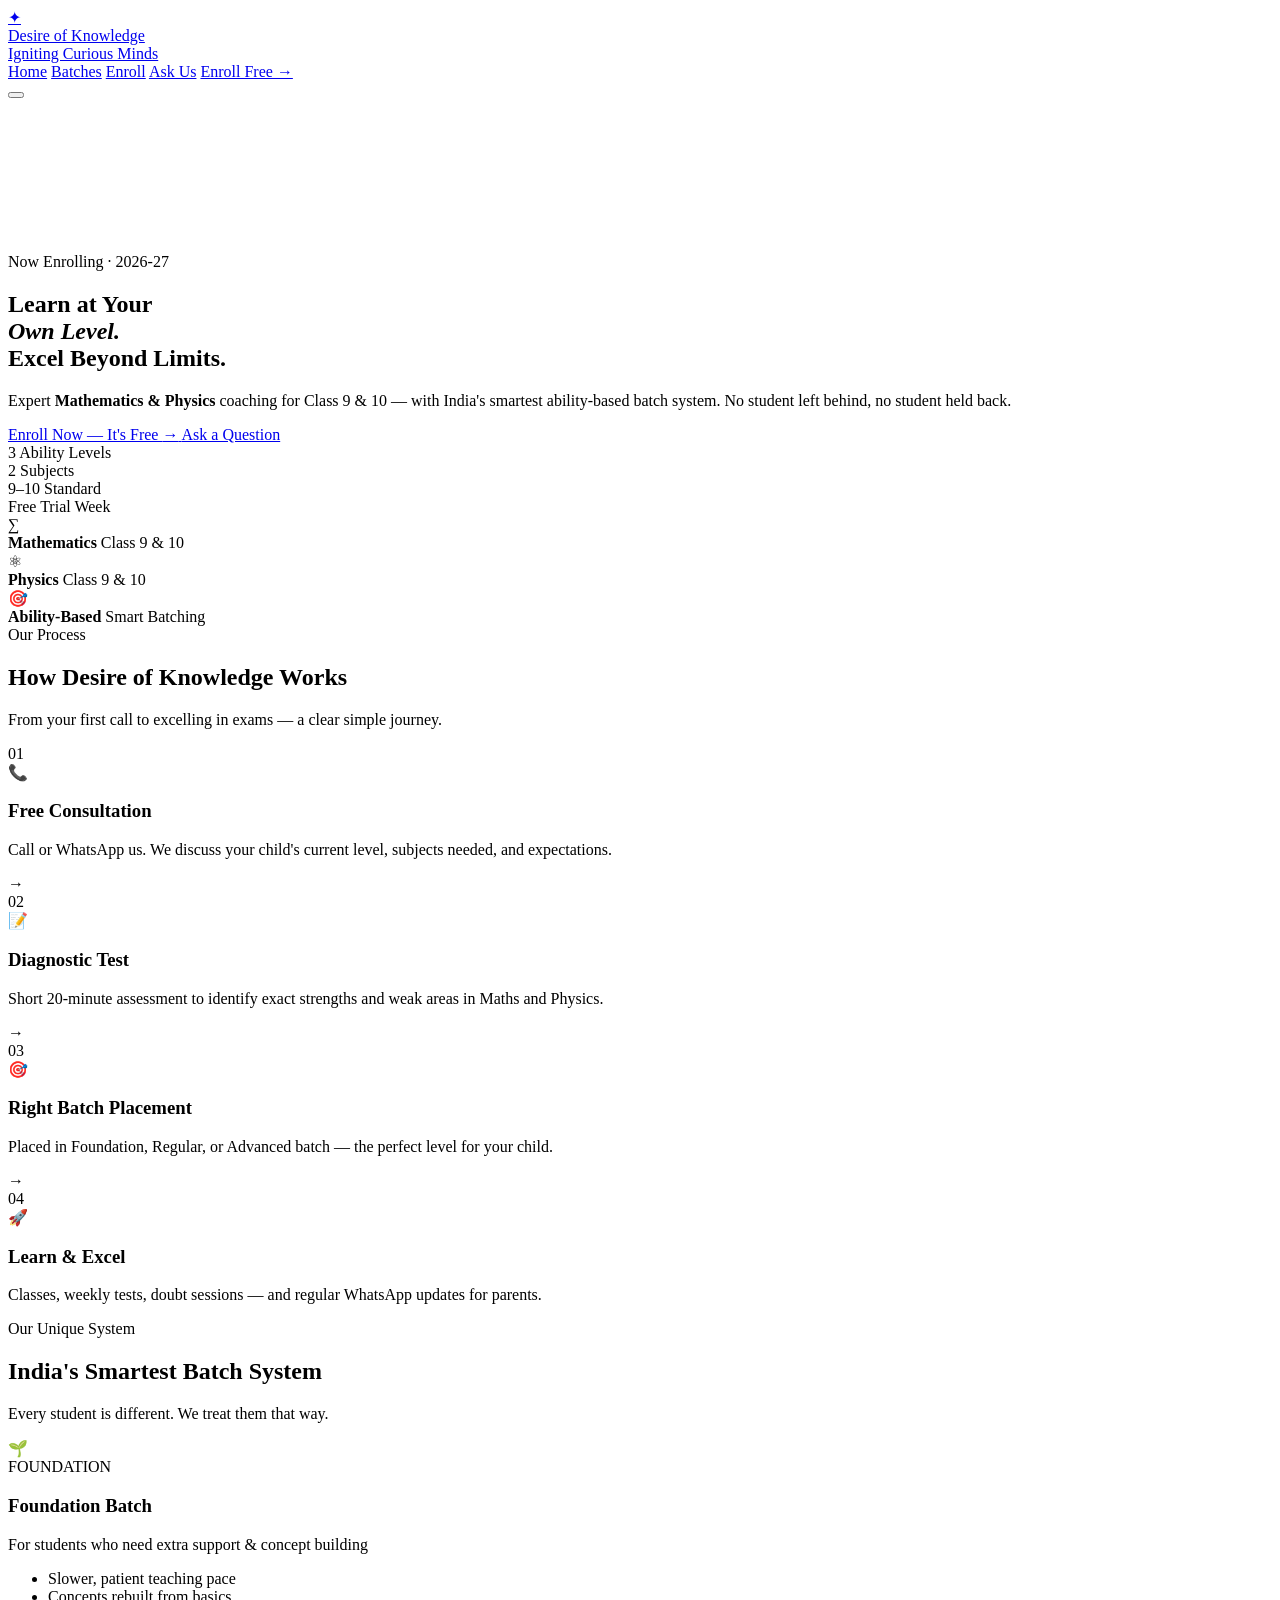
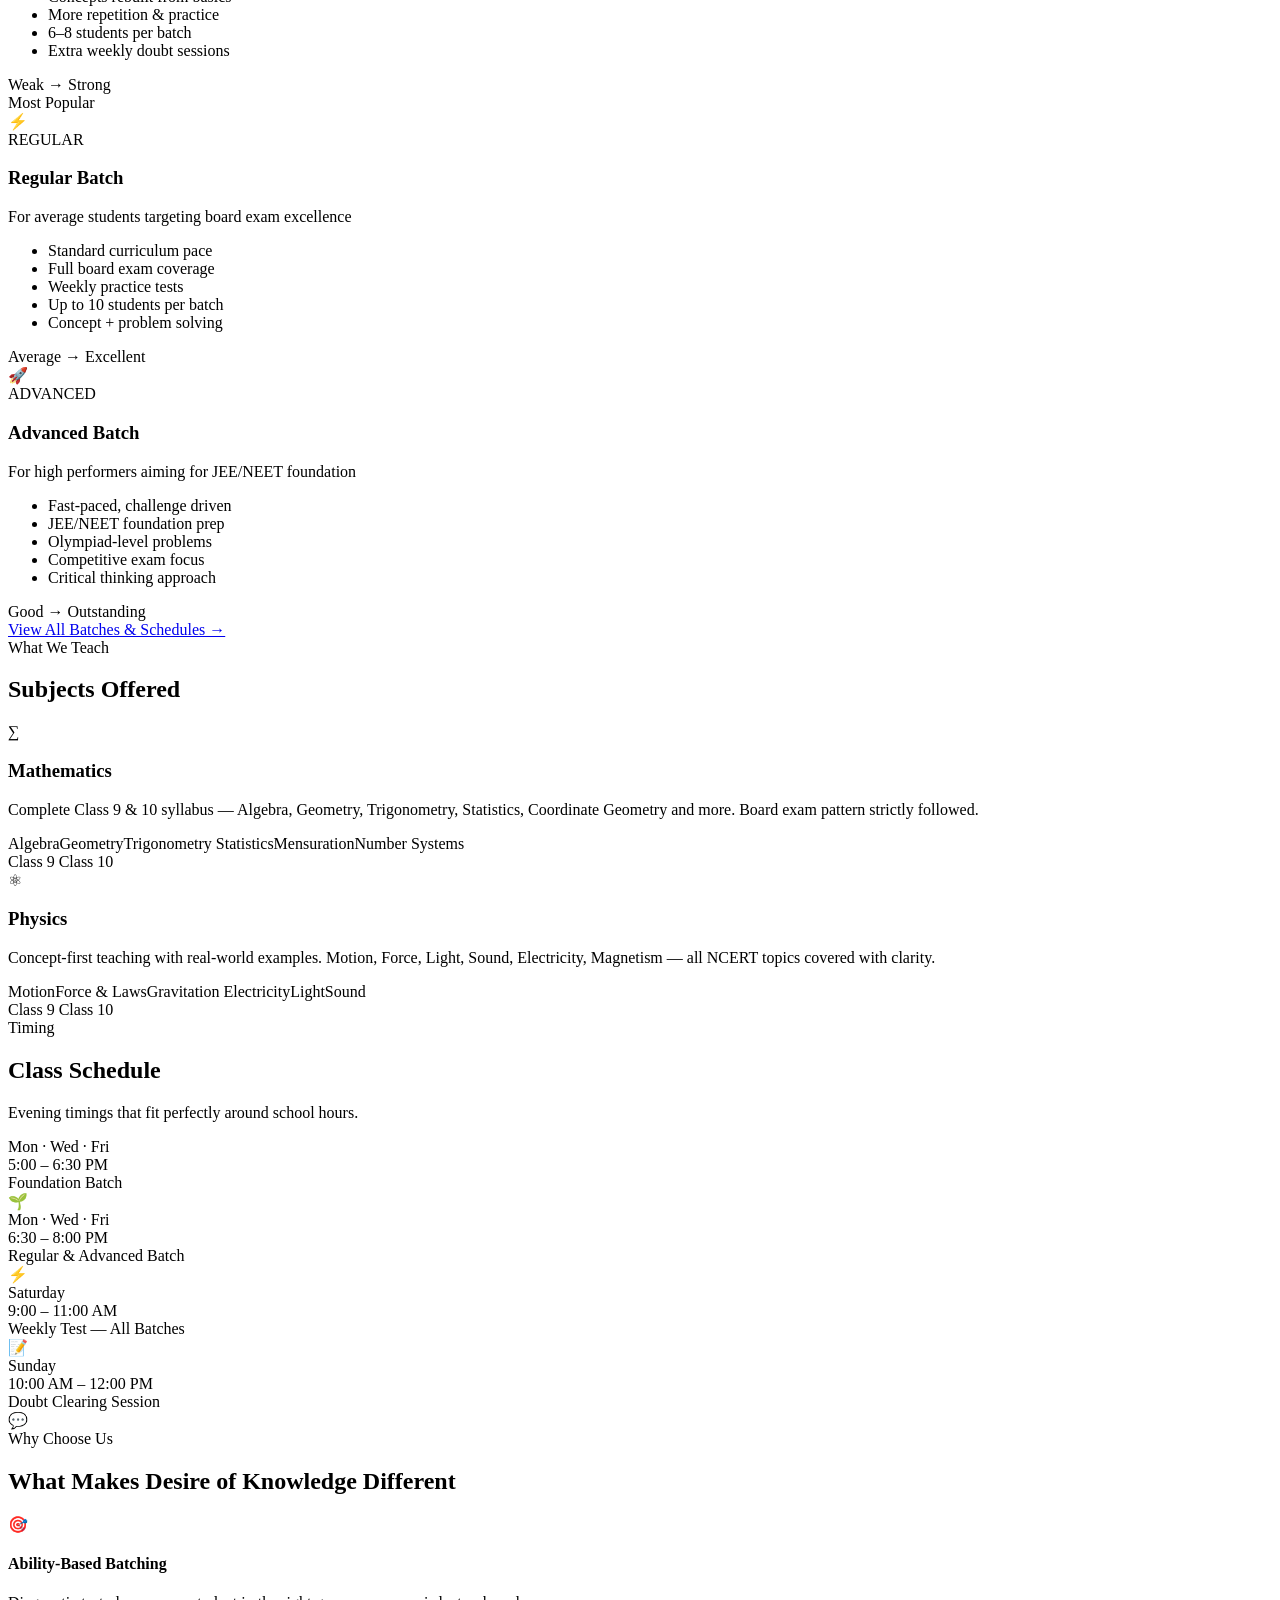
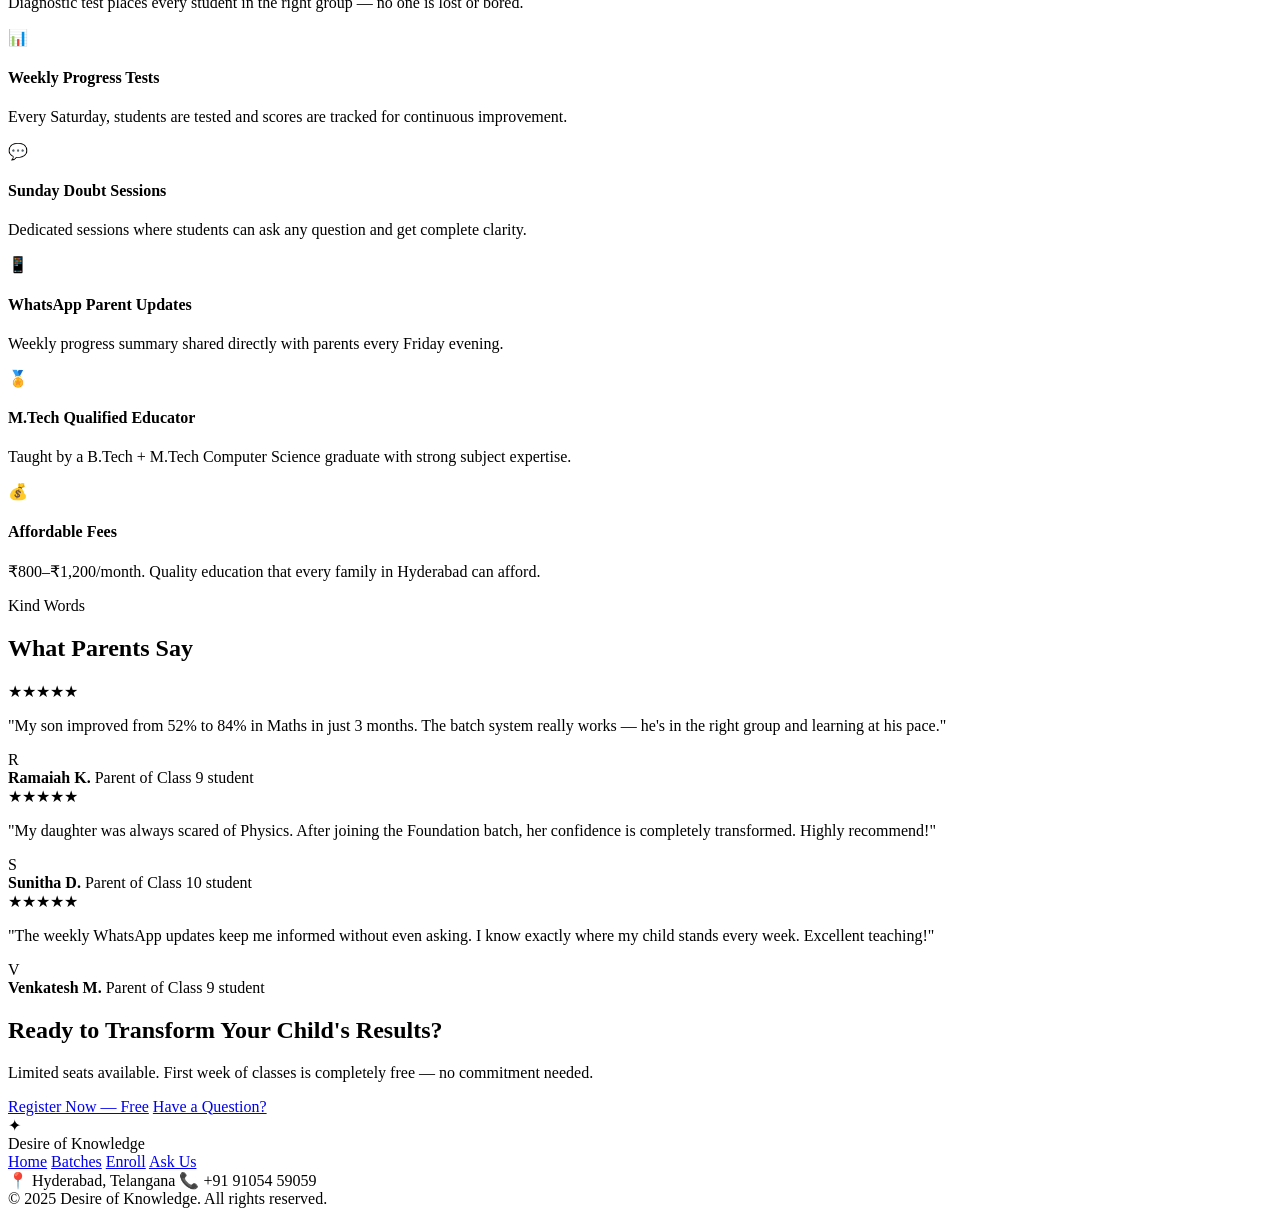
==== index.html @ 8f3b9509 "Initial Commit" ====
<!DOCTYPE html>
<html lang="en">
<head>
  <meta charset="UTF-8" />
  <meta name="viewport" content="width=device-width, initial-scale=1.0" />
  <title>Desire of Knowledge | Class 9 & 10 Maths & Physics Coaching — Hyderabad</title>
  <meta name="description" content="Expert Maths and Physics coaching for Class 9 and 10 students in Hyderabad, Telangana. Ability-based batches. Enroll now for free consultation." />
  <link rel="preconnect" href="https://fonts.googleapis.com" />
  <link rel="preconnect" href="https://fonts.gstatic.com" crossorigin />
  <link href="https://fonts.googleapis.com/css2?family=Sora:wght@300;400;500;600;700;800;900&family=DM+Serif+Display:ital@0;1&family=Plus+Jakarta+Sans:wght@400;500;600;700&display=swap" rel="stylesheet" />
  <link rel="stylesheet" href="css/style.css" />
  <link rel="icon" href="data:image/svg+xml,<svg xmlns='http://www.w3.org/2000/svg' viewBox='0 0 100 100'><text y='.9em' font-size='90'>✦</text></svg>" />
</head>
<body>

<!-- ── NAVBAR ─────────────────────────────────────────────────────────── -->
<nav class="navbar" id="navbar">
  <div class="nav-inner">
    <a href="index.html" class="brand">
      <div class="brand-hex">✦</div>
      <div>
        <div class="brand-name">Desire of Knowledge</div>
        <div class="brand-sub">Igniting Curious Minds</div>
      </div>
    </a>
    <div class="nav-links" id="navLinks">
      <a href="index.html" class="nav-link active">Home</a>
      <a href="batches.html" class="nav-link">Batches</a>
      <a href="register.html" class="nav-link">Enroll</a>
      <a href="query.html" class="nav-link">Ask Us</a>
      <a href="register.html" class="nav-cta">Enroll Free →</a>
    </div>
    <button class="hamburger" id="hamburger" aria-label="Menu">
      <span></span><span></span><span></span>
    </button>
  </div>
</nav>

<!-- ── HERO ───────────────────────────────────────────────────────────── -->
<section class="hero">
  <div class="hero-bg">
    <div class="orb orb-gold"></div>
    <div class="orb orb-orange"></div>
    <canvas class="particle-canvas" id="particleCanvas"></canvas>
  </div>
  <div class="hero-content">
    <div class="hero-badge reveal">
      <span class="badge-pulse"></span>
      Now Enrolling · 2026-27
    </div>
    <h1 class="hero-title reveal delay-1">
      Learn at Your<br>
      <em class="gold-italic">Own Level.</em><br>
      Excel Beyond Limits.
    </h1>
    <p class="hero-desc reveal delay-2">
      Expert <strong>Mathematics & Physics</strong> coaching for Class 9 & 10 —
      with India's smartest ability-based batch system. No student left behind, no student held back.
    </p>
    <div class="hero-actions reveal delay-3">
      <a href="register.html" class="btn-gold">
        Enroll Now — It's Free
        <span class="btn-icon">→</span>
      </a>
      <a href="query.html" class="btn-outline">Ask a Question</a>
    </div>
    <div class="hero-stats reveal delay-4">
      <div class="stat-item">
        <span class="stat-val">3</span>
        <span class="stat-lbl">Ability Levels</span>
      </div>
      <div class="stat-sep"></div>
      <div class="stat-item">
        <span class="stat-val">2</span>
        <span class="stat-lbl">Subjects</span>
      </div>
      <div class="stat-sep"></div>
      <div class="stat-item">
        <span class="stat-val">9–10</span>
        <span class="stat-lbl">Standard</span>
      </div>
      <div class="stat-sep"></div>
      <div class="stat-item">
        <span class="stat-val">Free</span>
        <span class="stat-lbl">Trial Week</span>
      </div>
    </div>
  </div>
  <div class="hero-visual reveal delay-2">
    <div class="float-card card-1">
      <div class="fc-icon">∑</div>
      <div class="fc-text">
        <strong>Mathematics</strong>
        <span>Class 9 & 10</span>
      </div>
    </div>
    <div class="float-card card-2">
      <div class="fc-icon">⚛</div>
      <div class="fc-text">
        <strong>Physics</strong>
        <span>Class 9 & 10</span>
      </div>
    </div>
    <div class="float-card card-3">
      <div class="fc-icon">🎯</div>
      <div class="fc-text">
        <strong>Ability-Based</strong>
        <span>Smart Batching</span>
      </div>
    </div>
    <div class="hero-ring"></div>
    <div class="hero-ring ring-2"></div>
  </div>
</section>

<!-- ── HOW IT WORKS ────────────────────────────────────────────────────── -->
<section class="section how-section">
  <div class="container">
    <div class="section-tag reveal">Our Process</div>
    <h2 class="section-title reveal">How Desire of Knowledge Works</h2>
    <p class="section-desc reveal">From your first call to excelling in exams — a clear simple journey.</p>
    <div class="steps-row">
      <div class="step reveal delay-1">
        <div class="step-num">01</div>
        <div class="step-icon">📞</div>
        <h3>Free Consultation</h3>
        <p>Call or WhatsApp us. We discuss your child's current level, subjects needed, and expectations.</p>
      </div>
      <div class="step-arrow reveal">→</div>
      <div class="step reveal delay-2">
        <div class="step-num">02</div>
        <div class="step-icon">📝</div>
        <h3>Diagnostic Test</h3>
        <p>Short 20-minute assessment to identify exact strengths and weak areas in Maths and Physics.</p>
      </div>
      <div class="step-arrow reveal">→</div>
      <div class="step reveal delay-3">
        <div class="step-num">03</div>
        <div class="step-icon">🎯</div>
        <h3>Right Batch Placement</h3>
        <p>Placed in Foundation, Regular, or Advanced batch — the perfect level for your child.</p>
      </div>
      <div class="step-arrow reveal">→</div>
      <div class="step reveal delay-4">
        <div class="step-num">04</div>
        <div class="step-icon">🚀</div>
        <h3>Learn & Excel</h3>
        <p>Classes, weekly tests, doubt sessions — and regular WhatsApp updates for parents.</p>
      </div>
    </div>
  </div>
</section>

<!-- ── BATCH SYSTEM ─────────────────────────────────────────────────────── -->
<section class="section dark-section batch-section">
  <div class="container">
    <div class="section-tag reveal">Our Unique System</div>
    <h2 class="section-title reveal">India's Smartest Batch System</h2>
    <p class="section-desc reveal">Every student is different. We treat them that way.</p>
    <div class="batch-grid">

      <div class="batch-card bc-foundation reveal delay-1">
        <div class="bc-glow glow-teal"></div>
        <div class="bc-header">
          <span class="bc-emoji">🌱</span>
          <div class="bc-level teal">FOUNDATION</div>
        </div>
        <h3>Foundation Batch</h3>
        <p class="bc-sub">For students who need extra support & concept building</p>
        <ul class="bc-list">
          <li>Slower, patient teaching pace</li>
          <li>Concepts rebuilt from basics</li>
          <li>More repetition & practice</li>
          <li>6–8 students per batch</li>
          <li>Extra weekly doubt sessions</li>
        </ul>
        <div class="bc-tag teal-tag">Weak → Strong</div>
      </div>

      <div class="batch-card bc-regular reveal delay-2 featured-card">
        <div class="bc-glow glow-gold"></div>
        <div class="featured-badge">Most Popular</div>
        <div class="bc-header">
          <span class="bc-emoji">⚡</span>
          <div class="bc-level gold">REGULAR</div>
        </div>
        <h3>Regular Batch</h3>
        <p class="bc-sub">For average students targeting board exam excellence</p>
        <ul class="bc-list">
          <li>Standard curriculum pace</li>
          <li>Full board exam coverage</li>
          <li>Weekly practice tests</li>
          <li>Up to 10 students per batch</li>
          <li>Concept + problem solving</li>
        </ul>
        <div class="bc-tag gold-tag">Average → Excellent</div>
      </div>

      <div class="batch-card bc-advanced reveal delay-3">
        <div class="bc-glow glow-orange"></div>
        <div class="bc-header">
          <span class="bc-emoji">🚀</span>
          <div class="bc-level orange">ADVANCED</div>
        </div>
        <h3>Advanced Batch</h3>
        <p class="bc-sub">For high performers aiming for JEE/NEET foundation</p>
        <ul class="bc-list">
          <li>Fast-paced, challenge driven</li>
          <li>JEE/NEET foundation prep</li>
          <li>Olympiad-level problems</li>
          <li>Competitive exam focus</li>
          <li>Critical thinking approach</li>
        </ul>
        <div class="bc-tag orange-tag">Good → Outstanding</div>
      </div>

    </div>
    <div class="batch-cta reveal">
      <a href="batches.html" class="btn-outline-light">View All Batches & Schedules →</a>
    </div>
  </div>
</section>

<!-- ── SUBJECTS ─────────────────────────────────────────────────────────── -->
<section class="section subject-section">
  <div class="container">
    <div class="section-tag reveal">What We Teach</div>
    <h2 class="section-title reveal">Subjects Offered</h2>
    <div class="subject-grid">
      <div class="subject-card reveal delay-1">
        <div class="subj-icon-wrap gold-wrap">
          <span class="subj-icon">∑</span>
        </div>
        <h3>Mathematics</h3>
        <p>Complete Class 9 & 10 syllabus — Algebra, Geometry, Trigonometry, Statistics, Coordinate Geometry and more. Board exam pattern strictly followed.</p>
        <div class="subj-topics">
          <span>Algebra</span><span>Geometry</span><span>Trigonometry</span>
          <span>Statistics</span><span>Mensuration</span><span>Number Systems</span>
        </div>
        <div class="subj-classes">
          <span class="class-pill">Class 9</span>
          <span class="class-pill">Class 10</span>
        </div>
      </div>
      <div class="subject-card reveal delay-2">
        <div class="subj-icon-wrap teal-wrap">
          <span class="subj-icon">⚛</span>
        </div>
        <h3>Physics</h3>
        <p>Concept-first teaching with real-world examples. Motion, Force, Light, Sound, Electricity, Magnetism — all NCERT topics covered with clarity.</p>
        <div class="subj-topics">
          <span>Motion</span><span>Force & Laws</span><span>Gravitation</span>
          <span>Electricity</span><span>Light</span><span>Sound</span>
        </div>
        <div class="subj-classes">
          <span class="class-pill">Class 9</span>
          <span class="class-pill">Class 10</span>
        </div>
      </div>
    </div>
  </div>
</section>

<!-- ── SCHEDULE ─────────────────────────────────────────────────────────── -->
<section class="section dark-section">
  <div class="container">
    <div class="section-tag reveal">Timing</div>
    <h2 class="section-title reveal">Class Schedule</h2>
    <p class="section-desc reveal">Evening timings that fit perfectly around school hours.</p>
    <div class="sched-grid">
      <div class="sched-card reveal delay-1">
        <div class="sched-day">Mon · Wed · Fri</div>
        <div class="sched-time">5:00 – 6:30 PM</div>
        <div class="sched-label">Foundation Batch</div>
        <div class="sched-icon">🌱</div>
      </div>
      <div class="sched-card reveal delay-2">
        <div class="sched-day">Mon · Wed · Fri</div>
        <div class="sched-time">6:30 – 8:00 PM</div>
        <div class="sched-label">Regular & Advanced Batch</div>
        <div class="sched-icon">⚡</div>
      </div>
      <div class="sched-card reveal delay-3">
        <div class="sched-day">Saturday</div>
        <div class="sched-time">9:00 – 11:00 AM</div>
        <div class="sched-label">Weekly Test — All Batches</div>
        <div class="sched-icon">📝</div>
      </div>
      <div class="sched-card reveal delay-4">
        <div class="sched-day">Sunday</div>
        <div class="sched-time">10:00 AM – 12:00 PM</div>
        <div class="sched-label">Doubt Clearing Session</div>
        <div class="sched-icon">💬</div>
      </div>
    </div>
  </div>
</section>

<!-- ── WHY US ──────────────────────────────────────────────────────────── -->
<section class="section why-section">
  <div class="container">
    <div class="section-tag reveal">Why Choose Us</div>
    <h2 class="section-title reveal">What Makes Desire of Knowledge Different</h2>
    <div class="why-grid">
      <div class="why-card reveal delay-1">
        <div class="why-icon">🎯</div>
        <h4>Ability-Based Batching</h4>
        <p>Diagnostic test places every student in the right group — no one is lost or bored.</p>
      </div>
      <div class="why-card reveal delay-2">
        <div class="why-icon">📊</div>
        <h4>Weekly Progress Tests</h4>
        <p>Every Saturday, students are tested and scores are tracked for continuous improvement.</p>
      </div>
      <div class="why-card reveal delay-3">
        <div class="why-icon">💬</div>
        <h4>Sunday Doubt Sessions</h4>
        <p>Dedicated sessions where students can ask any question and get complete clarity.</p>
      </div>
      <div class="why-card reveal delay-4">
        <div class="why-icon">📱</div>
        <h4>WhatsApp Parent Updates</h4>
        <p>Weekly progress summary shared directly with parents every Friday evening.</p>
      </div>
      <div class="why-card reveal delay-1">
        <div class="why-icon">🏅</div>
        <h4>M.Tech Qualified Educator</h4>
        <p>Taught by a B.Tech + M.Tech Computer Science graduate with strong subject expertise.</p>
      </div>
      <div class="why-card reveal delay-2">
        <div class="why-icon">💰</div>
        <h4>Affordable Fees</h4>
        <p>₹800–₹1,200/month. Quality education that every family in Hyderabad can afford.</p>
      </div>
    </div>
  </div>
</section>

<!-- ── TESTIMONIAL ─────────────────────────────────────────────────────── -->
<section class="section dark-section testimonial-section">
  <div class="container">
    <div class="section-tag reveal">Kind Words</div>
    <h2 class="section-title reveal">What Parents Say</h2>
    <div class="testi-grid">
      <div class="testi-card reveal delay-1">
        <div class="testi-stars">★★★★★</div>
        <p>"My son improved from 52% to 84% in Maths in just 3 months. The batch system really works — he's in the right group and learning at his pace."</p>
        <div class="testi-author">
          <div class="testi-avatar">R</div>
          <div>
            <strong>Ramaiah K.</strong>
            <span>Parent of Class 9 student</span>
          </div>
        </div>
      </div>
      <div class="testi-card reveal delay-2">
        <div class="testi-stars">★★★★★</div>
        <p>"My daughter was always scared of Physics. After joining the Foundation batch, her confidence is completely transformed. Highly recommend!"</p>
        <div class="testi-author">
          <div class="testi-avatar">S</div>
          <div>
            <strong>Sunitha D.</strong>
            <span>Parent of Class 10 student</span>
          </div>
        </div>
      </div>
      <div class="testi-card reveal delay-3">
        <div class="testi-stars">★★★★★</div>
        <p>"The weekly WhatsApp updates keep me informed without even asking. I know exactly where my child stands every week. Excellent teaching!"</p>
        <div class="testi-author">
          <div class="testi-avatar">V</div>
          <div>
            <strong>Venkatesh M.</strong>
            <span>Parent of Class 9 student</span>
          </div>
        </div>
      </div>
    </div>
  </div>
</section>

<!-- ── CTA BANNER ──────────────────────────────────────────────────────── -->
<section class="cta-banner">
  <div class="cta-orb"></div>
  <div class="container cta-inner reveal">
    <h2>Ready to Transform Your Child's Results?</h2>
    <p>Limited seats available. First week of classes is completely free — no commitment needed.</p>
    <div class="cta-btns">
      <a href="register.html" class="btn-gold">Register Now — Free</a>
      <a href="query.html" class="btn-outline">Have a Question?</a>
    </div>
  </div>
</section>

<!-- ── FOOTER ──────────────────────────────────────────────────────────── -->
<footer class="footer">
  <div class="container footer-inner">
    <div class="footer-brand">
      <div class="brand-hex small">✦</div>
      <span class="footer-name">Desire of Knowledge</span>
    </div>
    <div class="footer-links">
      <a href="index.html">Home</a>
      <a href="batches.html">Batches</a>
      <a href="register.html">Enroll</a>
      <a href="query.html">Ask Us</a>
    </div>
    <div class="footer-contact">
      <span>📍 Hyderabad, Telangana</span>
      <span>📞 +91 91054 59059</span>
    </div>
    <div class="footer-copy">© 2025 Desire of Knowledge. All rights reserved.</div>
  </div>
</footer>

<script src="js/main.js"></script>
</body>
</html>
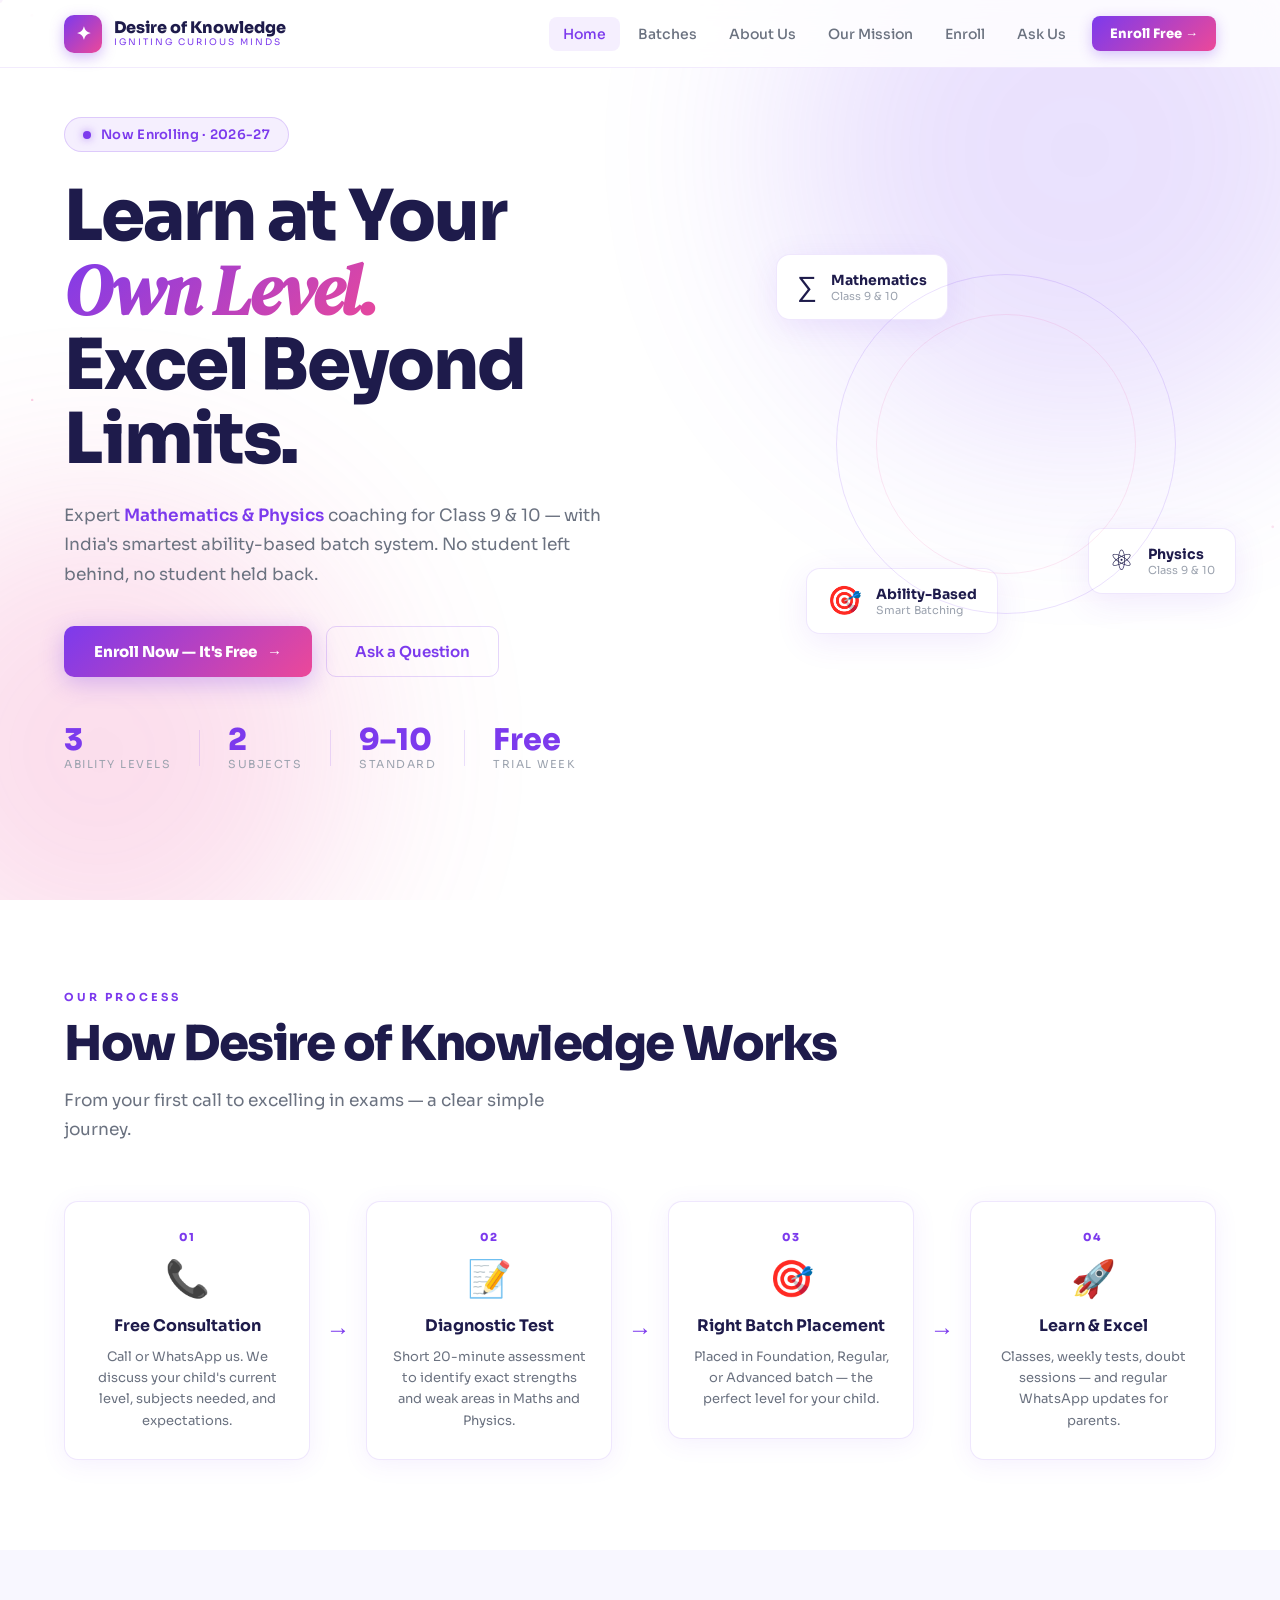
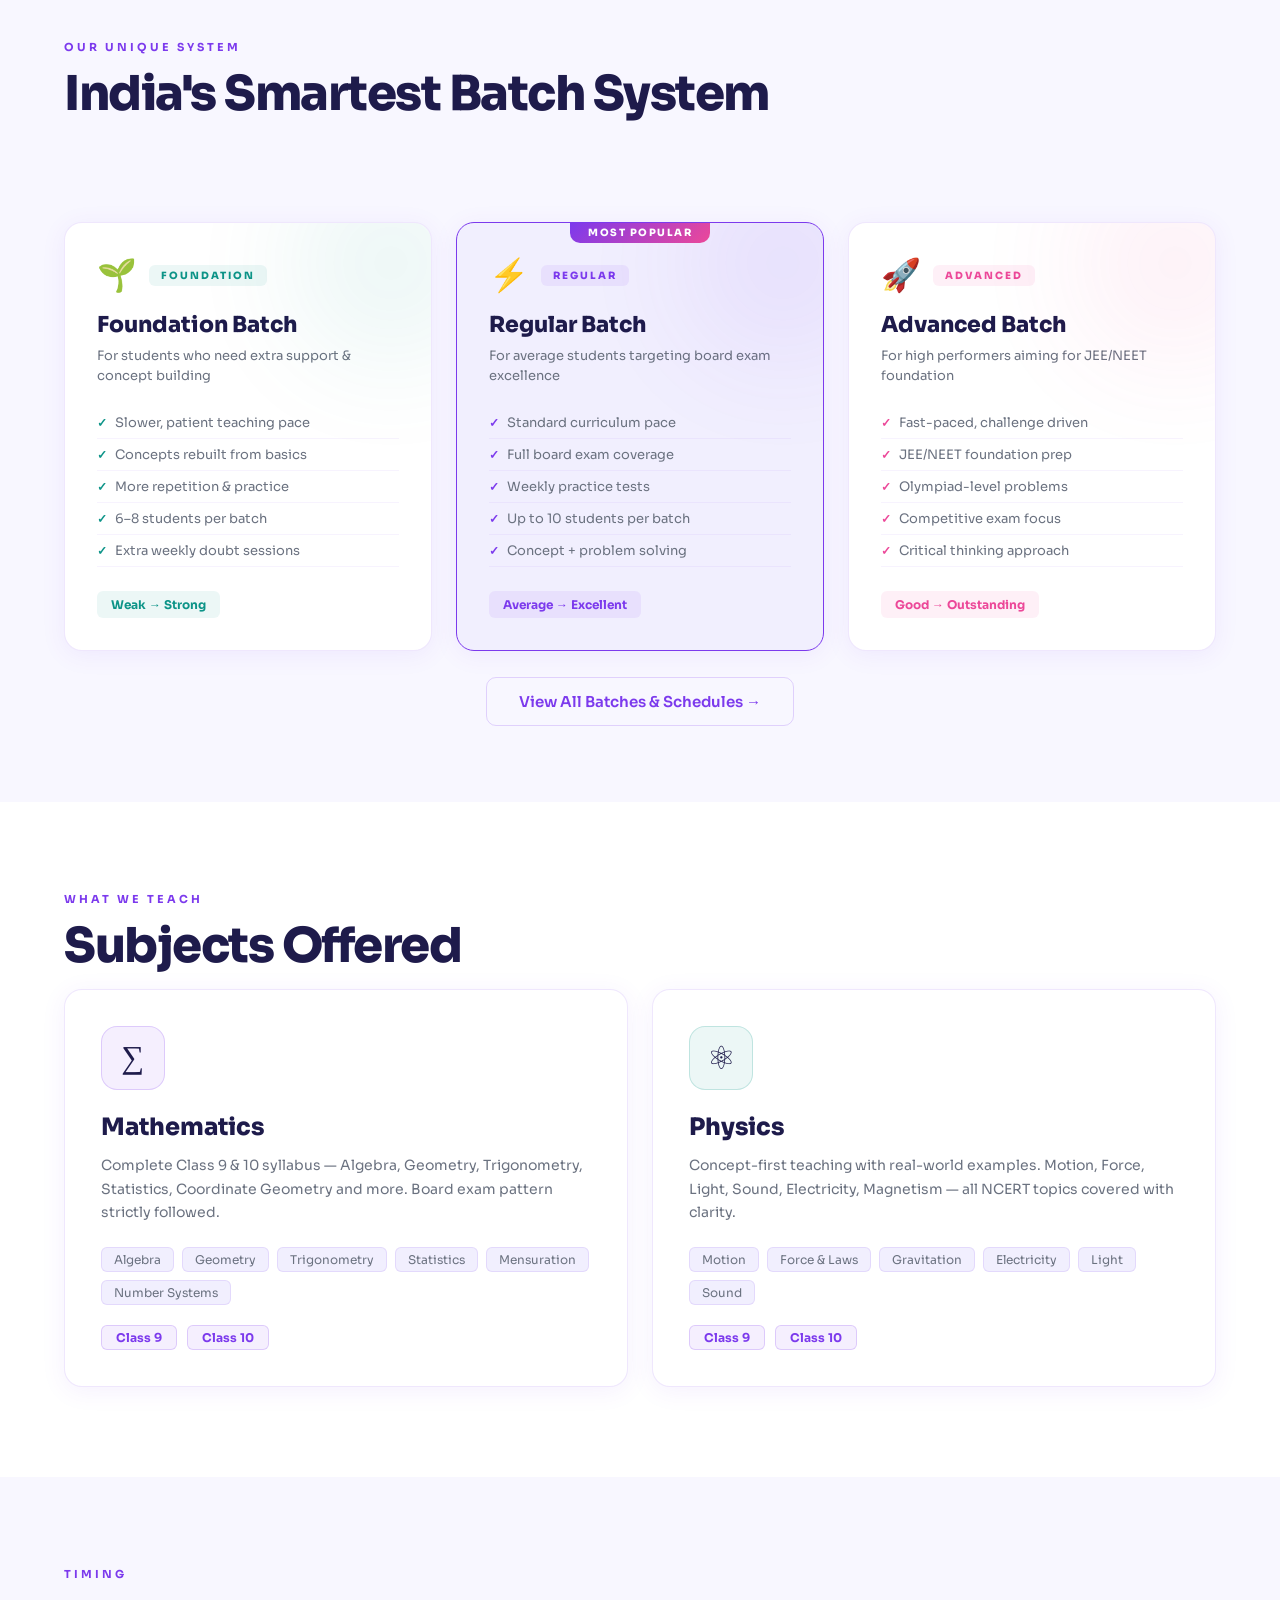
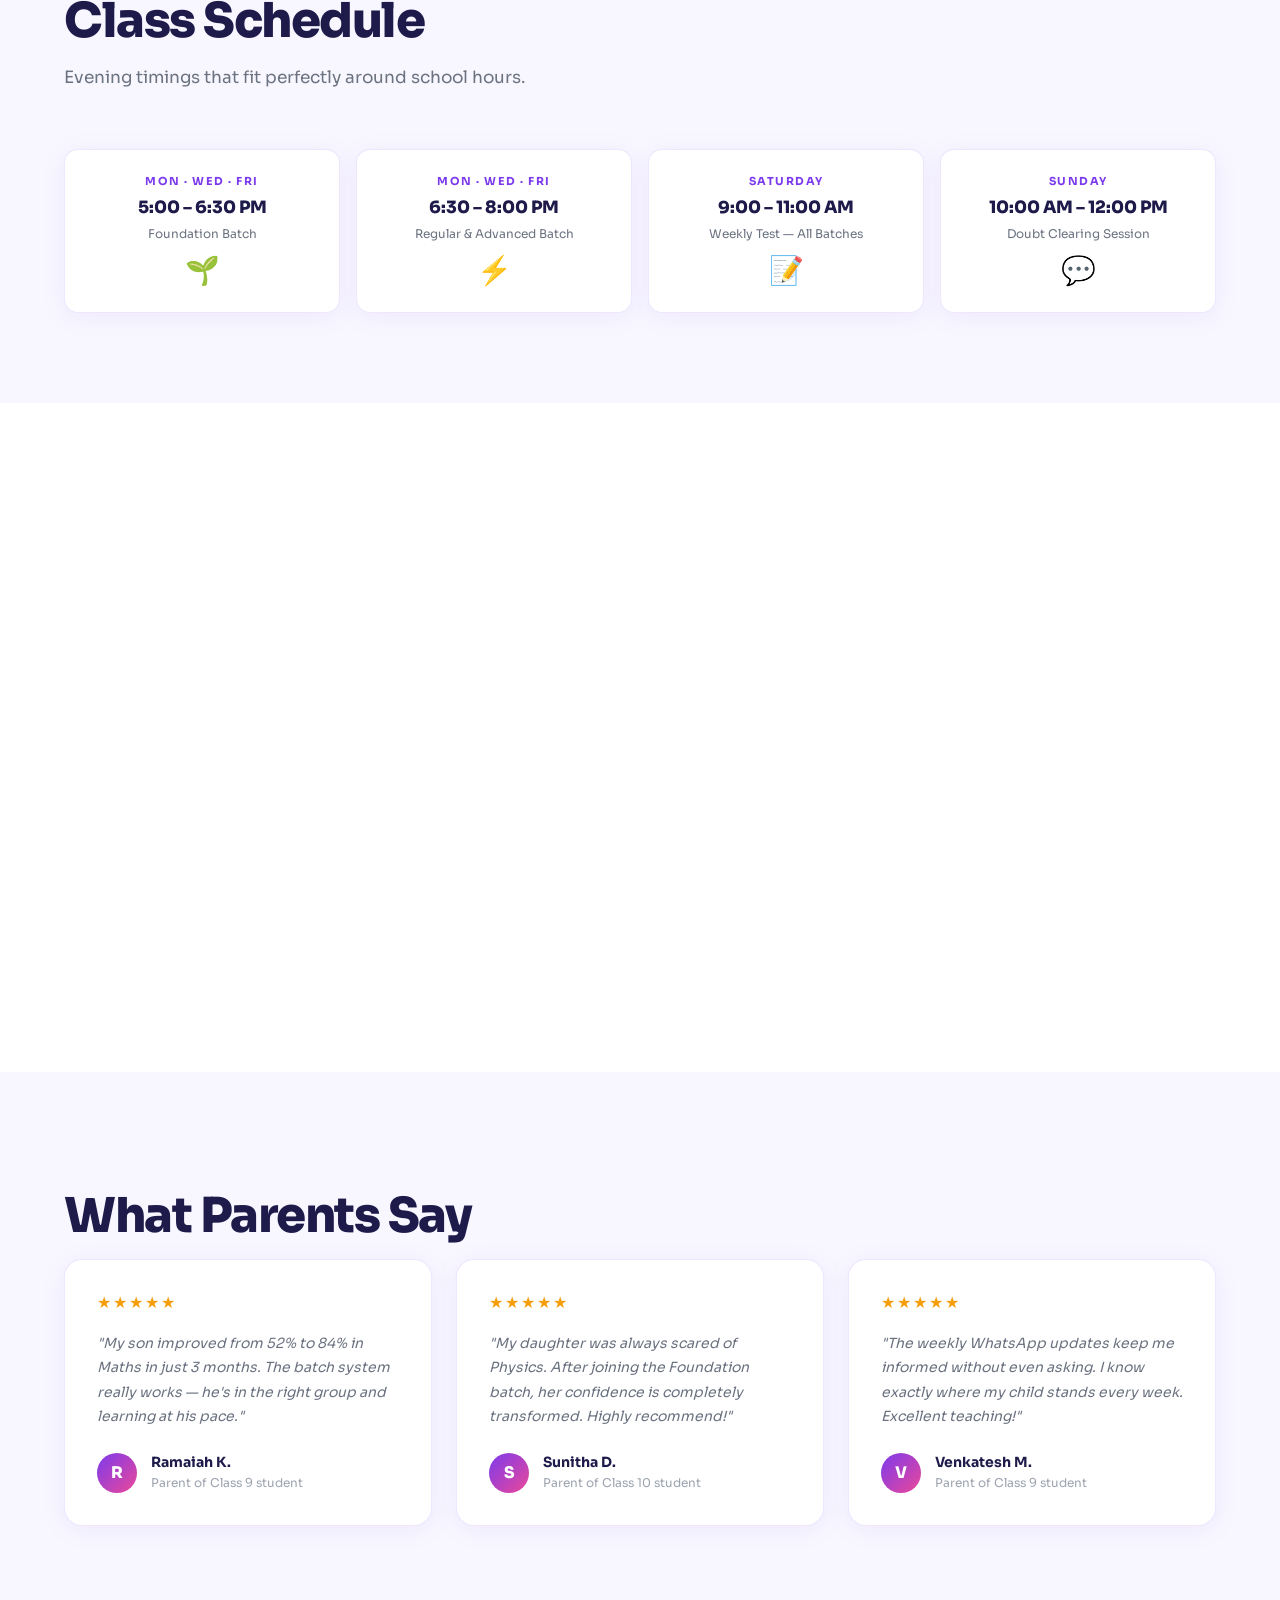
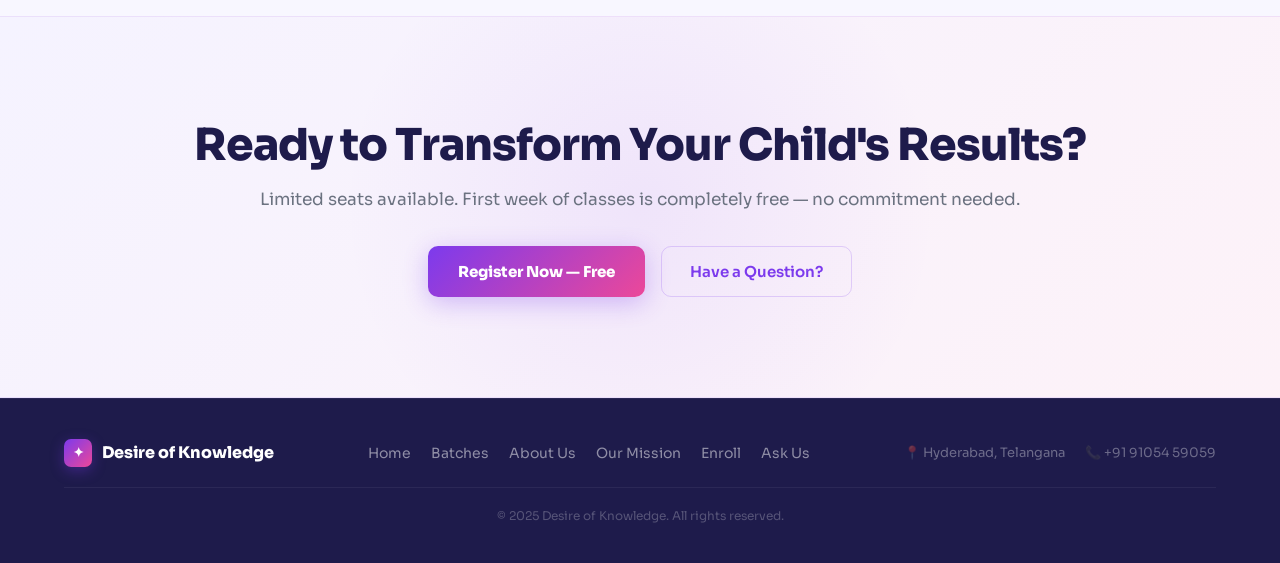
==== commit c24fb560: "Fix: Header Footer Components Shared" ====
--- a/index.html
+++ b/index.html
@@ -14,7 +14,7 @@
 <body>
 
 <!-- ── NAVBAR ─────────────────────────────────────────────────────────── -->
-<nav class="navbar" id="navbar">
+<!-- <nav class="navbar" id="navbar">
   <div class="nav-inner">
     <a href="index.html" class="brand">
       <div class="brand-hex">✦</div>
@@ -34,7 +34,8 @@
       <span></span><span></span><span></span>
     </button>
   </div>
-</nav>
+</nav> -->
+<div id="header-placeholder"></div>
 
 <!-- ── HERO ───────────────────────────────────────────────────────────── -->
 <section class="hero">
@@ -393,7 +394,7 @@
 </section>
 
 <!-- ── FOOTER ──────────────────────────────────────────────────────────── -->
-<footer class="footer">
+<!-- <footer class="footer">
   <div class="container footer-inner">
     <div class="footer-brand">
       <div class="brand-hex small">✦</div>
@@ -411,8 +412,12 @@
     </div>
     <div class="footer-copy">© 2025 Desire of Knowledge. All rights reserved.</div>
   </div>
-</footer>
-
-<script src="js/main.js"></script>
+</footer> -->
+<div id="footer-placeholder"></div>
+
+
+<script src="/js/components.js"></script>
+<script src="/js/main.js"></script>
+<!-- other page-specific scripts below -->
 </body>
 </html>
--- a/css/style.css
+++ b/css/style.css
@@ -0,0 +1,804 @@
+/* ======================Rf9==========================================
+   Desire of Knowledge — Global Stylesheet
+   Light Purple / Neon Theme · Clean White Background
+   Sora + DM Serif Display
+================================================================ */
+
+:root {
+  /* ── Brand Colours ── */
+  --purple:        #7C3AED;
+  --purple-dark:   #5B21B6;
+  --purple-light:  #8B5CF6;
+  --purple-neon:   #A855F7;
+  --purple-soft:   rgba(124,58,237,0.08);
+  --purple-mid:    rgba(124,58,237,0.15);
+  --purple-border: rgba(124,58,237,0.2);
+
+  --violet:        #6D28D9;
+  --pink:          #EC4899;
+  --pink-soft:     rgba(236,72,153,0.08);
+  --indigo:        #4F46E5;
+  --indigo-soft:   rgba(79,70,229,0.08);
+
+  --teal:          #0D9488;
+  --teal-soft:     rgba(13,148,136,0.08);
+  --teal-border:   rgba(13,148,136,0.2);
+
+  /* ── Backgrounds ── */
+  --bg:            #FFFFFF;
+  --bg-2:          #F8F7FF;
+  --bg-3:          #F1EFFE;
+  --bg-4:          #EDE9FE;
+
+  /* ── Cards ── */
+  --card-bg:       #FFFFFF;
+  --card-border:   rgba(124,58,237,0.12);
+  --card-shadow:   0 4px 24px rgba(124,58,237,0.08);
+
+  /* ── Text ── */
+  --text:          #1E1B4B;
+  --text-muted:    #6B7280;
+  --text-dim:      #9CA3AF;
+  --text-light:    #D1D5DB;
+
+  /* ── Accents (kept for badge colour references) ── */
+  --gold:          #7C3AED;   /* remapped to purple for .gold class references */
+  --gold-soft:     rgba(124,58,237,0.08);
+  --orange:        #EC4899;
+  --orange-soft:   rgba(236,72,153,0.08);
+
+  --radius:        14px;
+  --radius-sm:     8px;
+  --shadow:        0 8px 40px rgba(124,58,237,0.12);
+  --shadow-hover:  0 16px 48px rgba(124,58,237,0.2);
+}
+
+*, *::before, *::after { box-sizing: border-box; margin: 0; padding: 0; }
+html { scroll-behavior: smooth; font-size: 16px; }
+
+body {
+  font-family: 'Sora', -apple-system, sans-serif;
+  background: var(--bg);
+  color: var(--text);
+  -webkit-font-smoothing: antialiased;
+  overflow-x: hidden;
+}
+
+::-webkit-scrollbar { width: 5px; }
+::-webkit-scrollbar-track { background: var(--bg-2); }
+::-webkit-scrollbar-thumb { background: rgba(124,58,237,0.35); border-radius: 3px; }
+::-webkit-scrollbar-thumb:hover { background: var(--purple); }
+::selection { background: rgba(124,58,237,0.15); color: var(--purple); }
+a { color: inherit; text-decoration: none; }
+img { max-width: 100%; }
+
+input:-webkit-autofill, input:-webkit-autofill:focus {
+  -webkit-box-shadow: 0 0 0 1000px #F8F7FF inset !important;
+  -webkit-text-fill-color: var(--text) !important;
+}
+
+/* ── UTILITIES ─────────────────────────────────────────────────── */
+.container { max-width: 1200px; margin: 0 auto; padding: 0 24px; }
+.hide { display: none !important; }
+
+.gold-italic {
+  font-family: 'DM Serif Display', serif;
+  font-style: italic;
+  background: linear-gradient(135deg, var(--purple), var(--pink));
+  -webkit-background-clip: text;
+  -webkit-text-fill-color: transparent;
+  background-clip: text;
+}
+
+/* ── REVEAL ANIMATIONS ─────────────────────────────────────────── */
+.reveal {
+  opacity: 0;
+  transform: translateY(28px);
+  transition: opacity 0.65s ease, transform 0.65s ease;
+}
+.reveal.visible { opacity: 1; transform: translateY(0); }
+.delay-1 { transition-delay: 0.1s; }
+.delay-2 { transition-delay: 0.2s; }
+.delay-3 { transition-delay: 0.3s; }
+.delay-4 { transition-delay: 0.4s; }
+
+/* ── NAVBAR ─────────────────────────────────────────────────────── */
+.navbar {
+  position: fixed; top: 0; left: 0; right: 0; z-index: 999;
+  height: 68px;
+  background: rgba(255,255,255,0.82);
+  backdrop-filter: blur(24px);
+  border-bottom: 1px solid rgba(124,58,237,0.1);
+  transition: background 0.3s, box-shadow 0.3s;
+}
+.navbar.scrolled {
+  background: rgba(255,255,255,0.98);
+  box-shadow: 0 4px 30px rgba(124,58,237,0.1);
+}
+.nav-inner {
+  max-width: 1200px; margin: 0 auto;
+  padding: 0 24px; height: 100%;
+  display: flex; align-items: center; justify-content: space-between;
+}
+.brand { display: flex; align-items: center; gap: 12px; }
+.brand-hex {
+  width: 38px; height: 38px; border-radius: 10px;
+  background: linear-gradient(135deg, var(--purple), var(--pink));
+  display: flex; align-items: center; justify-content: center;
+  font-size: 18px; color: #fff; font-weight: 800;
+  flex-shrink: 0; box-shadow: 0 4px 14px rgba(124,58,237,0.35);
+}
+.brand-hex.small { width: 28px; height: 28px; font-size: 13px; border-radius: 7px; }
+.brand-name { font-size: 16px; font-weight: 800; color: var(--text); line-height: 1.1; }
+.brand-sub { font-size: 9px; color: var(--purple); letter-spacing: 2px; text-transform: uppercase; }
+.nav-links { display: flex; align-items: center; gap: 4px; }
+.nav-link {
+  color: var(--text-muted); padding: 8px 14px;
+  border-radius: var(--radius-sm); font-size: 14px; font-weight: 500;
+  transition: color 0.2s, background 0.2s;
+}
+.nav-link:hover, .nav-link.active {
+  color: var(--purple); background: var(--purple-soft);
+}
+.nav-cta {
+  background: linear-gradient(135deg, var(--purple), var(--pink));
+  color: #fff !important; font-weight: 800; font-size: 13px;
+  padding: 9px 18px; border-radius: 8px; margin-left: 8px;
+  transition: opacity 0.2s, transform 0.2s;
+  box-shadow: 0 4px 14px rgba(124,58,237,0.3);
+}
+.nav-cta:hover { opacity: 0.9; transform: translateY(-1px); }
+.hamburger {
+  display: none; flex-direction: column; gap: 5px;
+  background: none; border: none; cursor: pointer; padding: 6px;
+}
+.hamburger span {
+  display: block; width: 22px; height: 2px;
+  background: var(--text); border-radius: 2px; transition: all 0.3s;
+}
+.hamburger.open span:nth-child(1) { transform: rotate(45deg) translate(5px,5px); }
+.hamburger.open span:nth-child(2) { opacity: 0; }
+.hamburger.open span:nth-child(3) { transform: rotate(-45deg) translate(5px,-5px); }
+
+/* ── HERO ────────────────────────────────────────────────────────── */
+.hero {
+  min-height: 100vh; padding-top: 68px;
+  display: grid; grid-template-columns: 1fr 420px;
+  align-items: center; gap: 40px;
+  max-width: 1200px; margin: 0 auto; padding: 68px 24px 80px;
+  position: relative;
+}
+.hero-bg {
+  position: fixed; inset: 0; pointer-events: none; z-index: -1;
+  overflow: hidden; background: #fff;
+}
+.orb {
+  position: absolute; border-radius: 50%;
+  filter: blur(100px); opacity: 0.18;
+  animation: floatOrb 10s ease-in-out infinite;
+}
+.orb-gold   { width: 600px; height: 600px; background: var(--purple-light); top: -150px; right: -100px; }
+.orb-orange { width: 500px; height: 500px; background: var(--pink); bottom: -100px; left: -150px; animation-delay: 5s; }
+.particle-canvas { position: absolute; inset: 0; width: 100%; height: 100%; opacity: 0.5; }
+
+@keyframes floatOrb {
+  0%,100% { transform: translate(0,0) scale(1); }
+  50% { transform: translate(20px,-20px) scale(1.05); }
+}
+
+.hero-content { position: relative; z-index: 1; }
+.hero-badge {
+  display: inline-flex; align-items: center; gap: 10px;
+  background: var(--purple-soft); border: 1px solid var(--purple-border);
+  color: var(--purple); padding: 8px 18px; border-radius: 40px;
+  font-size: 13px; font-weight: 600; margin-bottom: 28px; letter-spacing: 0.3px;
+}
+.badge-pulse {
+  width: 8px; height: 8px; border-radius: 50%; background: var(--purple);
+  animation: pulse 2s ease-in-out infinite;
+  box-shadow: 0 0 8px rgba(124,58,237,0.6);
+}
+@keyframes pulse { 0%,100%{opacity:1;transform:scale(1)} 50%{opacity:0.4;transform:scale(0.75)} }
+
+.hero-title {
+  font-size: clamp(38px, 5.5vw, 72px); font-weight: 900;
+  line-height: 1.05; letter-spacing: -2px; margin-bottom: 24px;
+  color: var(--text);
+}
+.hero-desc {
+  font-size: 17px; color: var(--text-muted); line-height: 1.75;
+  max-width: 540px; margin-bottom: 36px;
+}
+.hero-desc strong { color: var(--purple); font-weight: 600; }
+.hero-actions { display: flex; gap: 14px; flex-wrap: wrap; margin-bottom: 48px; }
+
+.btn-gold {
+  display: inline-flex; align-items: center; gap: 10px;
+  background: linear-gradient(135deg, var(--purple), var(--pink));
+  color: #fff; padding: 15px 30px; border-radius: 10px;
+  font-weight: 800; font-size: 15px; border: none; cursor: pointer;
+  transition: transform 0.25s, box-shadow 0.25s; white-space: nowrap;
+  box-shadow: 0 6px 24px rgba(124,58,237,0.3);
+}
+.btn-gold:hover { transform: translateY(-2px); box-shadow: 0 12px 40px rgba(124,58,237,0.4); }
+.btn-icon { transition: transform 0.25s; }
+.btn-gold:hover .btn-icon { transform: translateX(4px); }
+
+.btn-outline {
+  display: inline-flex; align-items: center; gap: 8px;
+  border: 1.5px solid var(--purple-border); color: var(--purple);
+  padding: 15px 28px; border-radius: 10px; font-weight: 600; font-size: 15px;
+  transition: border-color 0.25s, color 0.25s, background 0.25s; cursor: pointer;
+  background: transparent;
+}
+.btn-outline:hover { border-color: var(--purple); color: #fff; background: var(--purple); }
+
+.hero-stats { display: flex; align-items: center; gap: 28px; flex-wrap: wrap; }
+.stat-item { display: flex; flex-direction: column; }
+.stat-val { font-size: 30px; font-weight: 900; color: var(--purple); line-height: 1; }
+.stat-lbl { font-size: 11px; color: var(--text-dim); letter-spacing: 1.5px; text-transform: uppercase; margin-top: 2px; }
+.stat-sep { width: 1px; height: 36px; background: rgba(124,58,237,0.15); }
+
+/* Hero Visual */
+.hero-visual {
+  position: relative; height: 420px;
+  display: flex; align-items: center; justify-content: center;
+}
+.hero-ring {
+  position: absolute; width: 340px; height: 340px; border-radius: 50%;
+  border: 1.5px solid rgba(124,58,237,0.15);
+  animation: spinRing 20s linear infinite;
+}
+.ring-2 { width: 260px; height: 260px; border-color: rgba(236,72,153,0.12); animation-direction: reverse; animation-duration: 15s; }
+@keyframes spinRing { to { transform: rotate(360deg); } }
+
+.float-card {
+  position: absolute; background: #fff;
+  border: 1.5px solid rgba(124,58,237,0.12); backdrop-filter: blur(20px);
+  border-radius: 14px; padding: 16px 20px;
+  display: flex; align-items: center; gap: 14px;
+  box-shadow: 0 8px 32px rgba(124,58,237,0.1);
+  animation: floatCard 4s ease-in-out infinite;
+}
+.card-1 { top: 20px; left: -20px; animation-delay: 0s; }
+.card-2 { bottom: 60px; right: -20px; animation-delay: 1.5s; }
+.card-3 { bottom: 20px; left: 10px; animation-delay: 3s; }
+@keyframes floatCard {
+  0%,100% { transform: translateY(0); }
+  50% { transform: translateY(-8px); }
+}
+.fc-icon { font-size: 28px; line-height: 1; }
+.fc-text { display: flex; flex-direction: column; }
+.fc-text strong { font-size: 14px; font-weight: 700; color: var(--text); }
+.fc-text span { font-size: 11px; color: var(--text-dim); }
+
+/* ── SECTIONS ────────────────────────────────────────────────────── */
+.section { padding: 90px 0; background: var(--bg); }
+.dark-section { background: var(--bg-2); }
+.section-tag {
+  font-size: 11px; letter-spacing: 3px; text-transform: uppercase;
+  color: var(--purple); font-weight: 700; margin-bottom: 14px;
+}
+.section-title {
+  font-size: clamp(28px, 4vw, 48px); font-weight: 800;
+  letter-spacing: -1.5px; margin-bottom: 16px; line-height: 1.1;
+  color: var(--text);
+}
+.section-desc { color: var(--text-muted); font-size: 17px; max-width: 540px; line-height: 1.7; margin-bottom: 56px; }
+
+/* ── HOW IT WORKS ────────────────────────────────────────────────── */
+.steps-row { display: flex; align-items: flex-start; gap: 16px; flex-wrap: wrap; }
+.step {
+  flex: 1; min-width: 160px; background: var(--card-bg);
+  border: 1.5px solid var(--card-border); border-radius: var(--radius);
+  padding: 28px 22px; text-align: center; position: relative;
+  transition: border-color 0.3s, transform 0.3s, box-shadow 0.3s;
+  box-shadow: var(--card-shadow);
+}
+.step:hover { border-color: var(--purple); transform: translateY(-4px); box-shadow: var(--shadow-hover); }
+.step-num { font-size: 11px; font-weight: 800; color: var(--purple); letter-spacing: 2px; margin-bottom: 12px; }
+.step-icon { font-size: 36px; margin-bottom: 14px; }
+.step h3 { font-size: 16px; font-weight: 700; margin-bottom: 10px; color: var(--text); }
+.step p { font-size: 13px; color: var(--text-muted); line-height: 1.65; }
+.step-arrow { font-size: 24px; color: var(--purple); opacity: 0.4; align-self: center; flex-shrink: 0; }
+
+/* ── BATCH CARDS ─────────────────────────────────────────────────── */
+.batch-grid { display: grid; grid-template-columns: repeat(3,1fr); gap: 24px; }
+.batch-card {
+  background: var(--card-bg); border: 1.5px solid var(--card-border);
+  border-radius: 18px; padding: 32px; position: relative; overflow: hidden;
+  transition: transform 0.3s, border-color 0.3s, box-shadow 0.3s;
+  box-shadow: var(--card-shadow);
+}
+.batch-card:hover { transform: translateY(-6px); box-shadow: var(--shadow-hover); }
+.bc-foundation:hover { border-color: var(--teal); }
+.bc-regular:hover    { border-color: var(--purple); }
+.bc-advanced:hover   { border-color: var(--pink); }
+
+.featured-card { border-color: var(--purple); background: var(--bg-3); }
+.featured-badge {
+  position: absolute; top: -1px; left: 50%; transform: translateX(-50%);
+  background: linear-gradient(135deg, var(--purple), var(--pink));
+  color: #fff; font-size: 10px; font-weight: 800;
+  padding: 4px 18px; border-radius: 0 0 10px 10px;
+  letter-spacing: 1.5px; text-transform: uppercase;
+}
+.bc-glow { position: absolute; width: 200px; height: 200px; border-radius: 50%; filter: blur(60px); opacity: 0.08; top: -60px; right: -60px; }
+.glow-teal   { background: var(--teal); }
+.glow-gold   { background: var(--purple); }
+.glow-orange { background: var(--pink); }
+
+.bc-header { display: flex; align-items: center; gap: 12px; margin-bottom: 16px; }
+.bc-emoji { font-size: 32px; }
+.bc-level { font-size: 10px; font-weight: 800; letter-spacing: 2px; padding: 4px 12px; border-radius: 6px; }
+.teal   { color: var(--teal); }
+.gold   { color: var(--purple); }
+.orange { color: var(--pink); }
+.bc-level.teal   { background: var(--teal-soft); color: var(--teal); }
+.bc-level.gold   { background: var(--purple-soft); color: var(--purple); }
+.bc-level.orange { background: var(--pink-soft); color: var(--pink); }
+
+.batch-card h3 { font-size: 22px; font-weight: 800; margin-bottom: 8px; color: var(--text); }
+.bc-sub { color: var(--text-muted); font-size: 13px; margin-bottom: 22px; line-height: 1.5; }
+.bc-list { list-style: none; margin-bottom: 24px; }
+.bc-list li {
+  font-size: 13px; color: var(--text-muted);
+  padding: 7px 0; border-bottom: 1px solid rgba(124,58,237,0.06);
+  display: flex; align-items: center; gap: 8px;
+}
+.bc-list li::before { content: "✓"; font-weight: 800; font-size: 12px; flex-shrink: 0; }
+.bc-foundation .bc-list li::before { color: var(--teal); }
+.bc-regular .bc-list li::before   { color: var(--purple); }
+.bc-advanced .bc-list li::before  { color: var(--pink); }
+.bc-tag { font-size: 12px; font-weight: 700; padding: 6px 14px; border-radius: 6px; display: inline-block; }
+.teal-tag   { background: var(--teal-soft); color: var(--teal); }
+.gold-tag   { background: var(--purple-soft); color: var(--purple); }
+.orange-tag { background: var(--pink-soft); color: var(--pink); }
+.batch-cta { text-align: center; margin-top: 40px; }
+.btn-outline-light {
+  border: 1.5px solid var(--purple-border); color: var(--purple);
+  padding: 14px 32px; border-radius: 10px; font-weight: 600; font-size: 15px;
+  transition: all 0.25s; background: transparent;
+}
+.btn-outline-light:hover { border-color: var(--purple); color: #fff; background: var(--purple); }
+
+/* ── SUBJECTS ────────────────────────────────────────────────────── */
+.subject-grid { display: grid; grid-template-columns: 1fr 1fr; gap: 24px; }
+.subject-card {
+  background: var(--card-bg); border: 1.5px solid var(--card-border);
+  border-radius: 18px; padding: 36px; transition: all 0.3s;
+  box-shadow: var(--card-shadow);
+}
+.subject-card:hover { transform: translateY(-4px); border-color: var(--purple); box-shadow: var(--shadow-hover); }
+.subj-icon-wrap {
+  width: 64px; height: 64px; border-radius: 16px;
+  display: flex; align-items: center; justify-content: center;
+  margin-bottom: 22px;
+}
+.gold-wrap { background: var(--purple-soft); border: 1.5px solid var(--purple-border); }
+.teal-wrap { background: var(--teal-soft); border: 1.5px solid var(--teal-border); }
+.subj-icon { font-size: 32px; font-family: serif; }
+.subject-card h3 { font-size: 24px; font-weight: 800; margin-bottom: 12px; color: var(--text); }
+.subject-card p { color: var(--text-muted); line-height: 1.7; font-size: 14px; margin-bottom: 22px; }
+.subj-topics { display: flex; flex-wrap: wrap; gap: 8px; margin-bottom: 20px; }
+.subj-topics span {
+  background: var(--bg-3); border: 1px solid rgba(124,58,237,0.12);
+  color: var(--text-muted); font-size: 12px; padding: 4px 12px; border-radius: 6px;
+}
+.subj-classes { display: flex; gap: 10px; }
+.class-pill {
+  background: var(--purple-soft); border: 1.5px solid var(--purple-border);
+  color: var(--purple); font-size: 12px; font-weight: 700;
+  padding: 4px 14px; border-radius: 6px;
+}
+
+/* ── SCHEDULE ────────────────────────────────────────────────────── */
+.sched-grid { display: grid; grid-template-columns: repeat(4,1fr); gap: 16px; }
+.sched-card {
+  background: var(--card-bg); border: 1.5px solid var(--card-border);
+  border-radius: 14px; padding: 24px 20px; text-align: center;
+  transition: all 0.3s; box-shadow: var(--card-shadow);
+}
+.sched-card:hover { border-color: var(--purple); transform: translateY(-3px); box-shadow: var(--shadow-hover); }
+.sched-day { font-size: 11px; font-weight: 700; color: var(--purple); letter-spacing: 1.5px; text-transform: uppercase; margin-bottom: 10px; }
+.sched-time { font-size: 17px; font-weight: 800; margin-bottom: 8px; line-height: 1.2; color: var(--text); }
+.sched-label { font-size: 12px; color: var(--text-muted); margin-bottom: 12px; }
+.sched-icon { font-size: 28px; }
+
+/* ── WHY US ──────────────────────────────────────────────────────── */
+.why-grid { display: grid; grid-template-columns: repeat(3,1fr); gap: 20px; }
+.why-card {
+  background: var(--card-bg); border: 1.5px solid var(--card-border);
+  border-radius: 14px; padding: 28px 24px; transition: all 0.3s;
+  box-shadow: var(--card-shadow);
+}
+.why-card:hover { border-color: var(--purple); transform: translateY(-3px); box-shadow: var(--shadow-hover); }
+.why-icon { font-size: 32px; margin-bottom: 14px; }
+.why-card h4 { font-size: 16px; font-weight: 700; margin-bottom: 10px; color: var(--text); }
+.why-card p { font-size: 13px; color: var(--text-muted); line-height: 1.65; }
+
+/* ── TESTIMONIALS ────────────────────────────────────────────────── */
+.testi-grid { display: grid; grid-template-columns: repeat(3,1fr); gap: 24px; }
+.testi-card {
+  background: var(--card-bg); border: 1.5px solid var(--card-border);
+  border-radius: 18px; padding: 32px; transition: all 0.3s;
+  box-shadow: var(--card-shadow);
+}
+.testi-card:hover { border-color: var(--purple); transform: translateY(-3px); box-shadow: var(--shadow-hover); }
+.testi-stars { color: #F59E0B; font-size: 16px; margin-bottom: 18px; letter-spacing: 2px; }
+.testi-card p { font-size: 14px; color: var(--text-muted); line-height: 1.75; margin-bottom: 24px; font-style: italic; }
+.testi-author { display: flex; align-items: center; gap: 14px; }
+.testi-avatar {
+  width: 40px; height: 40px; border-radius: 50%;
+  background: linear-gradient(135deg, var(--purple), var(--pink));
+  display: flex; align-items: center; justify-content: center;
+  font-weight: 800; color: #fff; font-size: 16px; flex-shrink: 0;
+}
+.testi-author strong { display: block; font-size: 14px; color: var(--text); }
+.testi-author span { font-size: 12px; color: var(--text-dim); }
+
+/* ── CTA BANNER ──────────────────────────────────────────────────── */
+.cta-banner {
+  padding: 100px 0; text-align: center;
+  background: linear-gradient(135deg, #F5F3FF, #FDF2F8);
+  border-top: 1.5px solid rgba(124,58,237,0.1);
+  border-bottom: 1.5px solid rgba(124,58,237,0.1);
+  position: relative; overflow: hidden;
+}
+.cta-orb {
+  position: absolute; top: 50%; left: 50%; transform: translate(-50%,-50%);
+  width: 600px; height: 600px; border-radius: 50%;
+  background: radial-gradient(circle, rgba(124,58,237,0.08) 0%, transparent 70%);
+  pointer-events: none;
+}
+.cta-inner { position: relative; z-index: 1; }
+.cta-inner h2 { font-size: clamp(24px,4vw,44px); font-weight: 900; letter-spacing: -1px; margin-bottom: 16px; color: var(--text); }
+.cta-inner p { color: var(--text-muted); font-size: 17px; margin-bottom: 36px; }
+.cta-btns { display: flex; gap: 16px; justify-content: center; flex-wrap: wrap; }
+
+/* ── FOOTER ──────────────────────────────────────────────────────── */
+.footer {
+  background: var(--text); border-top: 1.5px solid rgba(255,255,255,0.06);
+  padding: 40px 0;
+}
+.footer-inner { display: flex; flex-wrap: wrap; align-items: center; gap: 20px; justify-content: space-between; }
+.footer-brand { display: flex; align-items: center; gap: 10px; }
+.footer-name { font-size: 16px; font-weight: 800; color: #fff; }
+.footer-links { display: flex; gap: 20px; }
+.footer-links a { color: rgba(255,255,255,0.5); font-size: 14px; transition: color 0.2s; }
+.footer-links a:hover { color: #C4B5FD; }
+.footer-contact { display: flex; gap: 20px; flex-wrap: wrap; }
+.footer-contact span { color: rgba(255,255,255,0.35); font-size: 13px; }
+.footer-copy { color: rgba(255,255,255,0.25); font-size: 12px; width: 100%; text-align: center; padding-top: 20px; border-top: 1px solid rgba(255,255,255,0.06); }
+
+/* ── PAGE HERO (inner pages) ─────────────────────────────────────── */
+.page-hero {
+  padding-top: 68px; position: relative; overflow: hidden;
+  min-height: 300px; display: flex; align-items: center;
+  background: var(--bg-3);
+}
+.page-hero-bg {
+  position: absolute; inset: 0;
+  background: radial-gradient(ellipse at 70% 50%, rgba(124,58,237,0.08) 0%, transparent 60%);
+}
+.page-hero-inner { padding: 60px 24px; position: relative; z-index: 1; }
+.page-hero-title { font-size: clamp(32px,5vw,60px); font-weight: 900; letter-spacing: -2px; margin-bottom: 16px; color: var(--text); }
+.page-hero-desc { color: var(--text-muted); font-size: 17px; max-width: 560px; line-height: 1.7; }
+
+/* ── BATCH PAGE ──────────────────────────────────────────────────── */
+.filter-bar {
+  display: flex; flex-wrap: wrap; gap: 20px; margin-bottom: 40px;
+  padding: 20px 24px; background: var(--card-bg);
+  border: 1.5px solid var(--card-border); border-radius: 14px;
+  box-shadow: var(--card-shadow);
+}
+.filter-group { display: flex; align-items: center; gap: 8px; flex-wrap: wrap; }
+.filter-lbl { font-size: 12px; font-weight: 700; color: var(--text-dim); text-transform: uppercase; letter-spacing: 1px; margin-right: 4px; }
+.filter-btn {
+  background: var(--bg-2); border: 1.5px solid rgba(124,58,237,0.12);
+  color: var(--text-muted); padding: 6px 16px; border-radius: 20px;
+  font-size: 13px; cursor: pointer; font-family: 'Sora',sans-serif;
+  transition: all 0.2s;
+}
+.filter-btn:hover, .filter-btn.active {
+  background: var(--purple-soft); border-color: var(--purple);
+  color: var(--purple);
+}
+.batches-grid { display: grid; grid-template-columns: repeat(3,1fr); gap: 22px; margin-bottom: 60px; }
+.b-card {
+  background: var(--card-bg); border: 1.5px solid var(--card-border);
+  border-radius: 16px; padding: 24px; overflow: hidden;
+  transition: transform 0.3s, border-color 0.3s, box-shadow 0.3s;
+  box-shadow: var(--card-shadow);
+}
+.b-card:hover { transform: translateY(-4px); box-shadow: var(--shadow-hover); }
+.b-card.filtered-out { display: none; }
+.b-top { height: 3px; margin: -24px -24px 20px; }
+.teal-top   { background: var(--teal); }
+.gold-top   { background: var(--purple); }
+.orange-top { background: var(--pink); }
+.b-badges { display: flex; justify-content: space-between; align-items: center; margin-bottom: 14px; }
+.b-level { font-size: 10px; font-weight: 800; letter-spacing: 1.5px; text-transform: uppercase; padding: 4px 12px; border-radius: 6px; }
+.teal-badge   { background: var(--teal-soft); color: var(--teal); }
+.gold-badge   { background: var(--purple-soft); color: var(--purple); }
+.orange-badge { background: var(--pink-soft); color: var(--pink); }
+.b-seats { font-size: 12px; color: var(--text-dim); }
+.b-card h3 { font-size: 17px; font-weight: 700; margin-bottom: 12px; color: var(--text); }
+.b-meta { display: flex; gap: 16px; margin-bottom: 14px; }
+.b-meta span { font-size: 12px; color: var(--text-muted); }
+.b-schedule {
+  background: var(--bg-3); border-radius: 8px; padding: 10px 14px;
+  font-size: 13px; color: var(--text-muted);
+  display: flex; gap: 8px; align-items: center; margin-bottom: 14px;
+}
+.b-fee { font-size: 18px; font-weight: 800; color: var(--purple); margin-bottom: 14px; }
+.b-capacity { margin-bottom: 18px; }
+.cap-bar { height: 4px; background: var(--bg-4); border-radius: 4px; margin-bottom: 6px; overflow: hidden; }
+.cap-fill { height: 100%; border-radius: 4px; }
+.teal-fill   { background: var(--teal); }
+.gold-fill   { background: var(--purple); }
+.orange-fill { background: var(--pink); }
+.b-capacity span { font-size: 12px; color: var(--text-dim); }
+.b-enroll-btn {
+  display: block; text-align: center; padding: 12px;
+  border-radius: 10px; font-size: 13px; font-weight: 700;
+  border: 1.5px solid; transition: all 0.25s;
+}
+.teal-btn   { color: var(--teal); border-color: var(--teal-border); background: var(--teal-soft); }
+.teal-btn:hover { background: var(--teal); color: #fff; border-color: var(--teal); }
+.gold-btn   { color: var(--purple); border-color: var(--purple-border); background: var(--purple-soft); }
+.gold-btn:hover { background: var(--purple); color: #fff; border-color: var(--purple); }
+.orange-btn { color: var(--pink); border-color: rgba(236,72,153,0.25); background: var(--pink-soft); }
+.orange-btn:hover { background: var(--pink); color: #fff; border-color: var(--pink); }
+.no-results { text-align: center; padding: 60px; color: var(--text-muted); font-size: 16px; }
+.no-results a { color: var(--purple); }
+.batch-bottom-cta {
+  text-align: center; padding: 56px 40px;
+  background: var(--bg-3); border: 1.5px solid var(--purple-border);
+  border-radius: 20px;
+}
+.batch-bottom-cta h2 { font-size: 28px; font-weight: 800; margin-bottom: 12px; letter-spacing: -0.5px; color: var(--text); }
+.batch-bottom-cta p { color: var(--text-muted); margin-bottom: 28px; font-size: 16px; }
+
+/* ── FORM PAGES ──────────────────────────────────────────────────── */
+.form-section { padding: 60px 0 80px; background: var(--bg-2); }
+.form-layout { display: grid; grid-template-columns: 1fr 320px; gap: 32px; align-items: start; }
+.form-card {
+  background: var(--card-bg); border: 1.5px solid var(--card-border);
+  border-radius: 20px; padding: 40px; box-shadow: var(--card-shadow);
+}
+
+/* Multi-step progress */
+.form-steps { display: flex; align-items: center; margin-bottom: 36px; gap: 0; }
+.form-step { display: flex; align-items: center; gap: 10px; flex: 1; }
+.step-dot {
+  width: 32px; height: 32px; border-radius: 50%; flex-shrink: 0;
+  display: flex; align-items: center; justify-content: center;
+  font-size: 13px; font-weight: 800;
+  background: var(--bg-3); border: 1.5px solid rgba(124,58,237,0.15);
+  color: var(--text-muted); transition: all 0.3s;
+}
+.form-step.active .step-dot {
+  background: linear-gradient(135deg, var(--purple), var(--pink));
+  color: #fff; border-color: transparent;
+  box-shadow: 0 4px 14px rgba(124,58,237,0.3);
+}
+.form-step.done .step-dot { background: var(--teal-soft); color: var(--teal); border-color: var(--teal-border); }
+.form-step span { font-size: 12px; color: var(--text-dim); transition: color 0.3s; white-space: nowrap; }
+.form-step.active span { color: var(--purple); font-weight: 600; }
+.step-line { flex: 1; height: 1.5px; background: rgba(124,58,237,0.1); margin: 0 8px; }
+
+.form-page { display: none; }
+.form-page.active { display: block; animation: fadeSlide 0.4s ease; }
+@keyframes fadeSlide { from { opacity: 0; transform: translateX(20px); } to { opacity: 1; transform: translateX(0); } }
+
+.form-page-title { font-size: 17px; font-weight: 700; margin-bottom: 28px; color: var(--text); }
+
+.field-row { display: grid; grid-template-columns: 1fr 1fr; gap: 18px; margin-bottom: 18px; }
+.field-group { display: flex; flex-direction: column; margin-bottom: 18px; }
+label { font-size: 13px; font-weight: 600; color: var(--text-muted); margin-bottom: 8px; }
+.req { color: var(--pink); }
+
+input, select, textarea {
+  background: var(--bg-2);
+  border: 1.5px solid rgba(124,58,237,0.15);
+  color: var(--text); padding: 13px 16px; border-radius: 10px;
+  font-size: 15px; font-family: 'Sora', sans-serif;
+  width: 100%; transition: border-color 0.2s, box-shadow 0.2s; outline: none;
+}
+input::placeholder, textarea::placeholder { color: var(--text-light); }
+input:focus, select:focus, textarea:focus {
+  border-color: var(--purple);
+  box-shadow: 0 0 0 3px rgba(124,58,237,0.1);
+  background: #fff;
+}
+input.is-error, select.is-error, textarea.is-error { border-color: #EF4444; background: #FEF2F2; }
+select option { background: #fff; color: var(--text); }
+.field-error { color: #EF4444; font-size: 12px; margin-top: 5px; min-height: 16px; }
+.field-hint { color: var(--text-dim); font-size: 12px; margin-top: 5px; }
+.char-count { text-align: right; font-size: 11px; color: var(--text-dim); margin-top: 4px; }
+
+.hint-box {
+  display: flex; gap: 12px;
+  background: var(--purple-soft); border: 1.5px solid var(--purple-border);
+  border-radius: 10px; padding: 14px 16px; margin-bottom: 20px;
+}
+.hint-icon { font-size: 20px; flex-shrink: 0; }
+.hint-box strong { color: var(--purple); display: block; margin-bottom: 4px; font-size: 13px; }
+.hint-box div { color: var(--text-muted); font-size: 13px; line-height: 1.5; }
+
+.ability-preview {
+  display: flex; gap: 14px; align-items: center;
+  background: var(--bg-3); border: 1.5px solid var(--purple-border);
+  border-radius: 10px; padding: 16px; margin-bottom: 20px;
+}
+.ap-icon { font-size: 32px; }
+.ability-preview strong { display: block; font-size: 15px; color: var(--text); margin-bottom: 4px; }
+.ability-preview p { font-size: 12px; color: var(--text-muted); }
+
+/* Radio cards */
+.radio-cards { display: flex; flex-wrap: wrap; gap: 10px; margin-top: 4px; margin-bottom: 4px; }
+.radio-card {
+  display: flex; flex-direction: column; align-items: center; gap: 6px;
+  background: var(--bg-2); border: 1.5px solid rgba(124,58,237,0.12);
+  padding: 16px 20px; border-radius: 12px; cursor: pointer;
+  min-width: 110px; text-align: center; transition: all 0.2s;
+}
+.radio-card:hover { border-color: var(--purple); background: var(--purple-soft); }
+.radio-card.selected { border-color: var(--purple); background: var(--purple-soft); }
+.radio-card input { display: none; }
+.rc-icon { font-size: 26px; line-height: 1; }
+.rc-label { font-size: 12px; font-weight: 600; color: var(--text-muted); }
+
+/* Query type grid */
+.qtype-grid { display: grid; grid-template-columns: repeat(3,1fr); gap: 10px; margin-top: 4px; }
+.qtype-btn {
+  display: flex; flex-direction: column; align-items: center; gap: 6px;
+  background: var(--bg-2); border: 1.5px solid rgba(124,58,237,0.12);
+  padding: 16px 8px; border-radius: 12px; cursor: pointer; text-align: center;
+  font-size: 13px; color: var(--text-muted); transition: all 0.2s;
+}
+.qtype-btn:hover { border-color: var(--purple); background: var(--purple-soft); }
+.qtype-btn.selected { border-color: var(--purple); background: var(--purple-soft); color: var(--purple); }
+.qtype-btn input { display: none; }
+.qt-icon { font-size: 24px; }
+
+.form-nav { display: flex; gap: 14px; align-items: center; margin-top: 8px; }
+.btn-next { flex: 1; text-align: center; }
+.btn-back {
+  background: transparent; border: 1.5px solid rgba(124,58,237,0.2);
+  color: var(--text-muted); padding: 13px 22px; border-radius: 10px;
+  font-size: 14px; cursor: pointer; font-family: 'Sora',sans-serif;
+  transition: all 0.2s; white-space: nowrap;
+}
+.btn-back:hover { border-color: var(--purple); color: var(--purple); background: var(--purple-soft); }
+.btn-submit { width: 100%; justify-content: center; font-size: 16px; padding: 16px; }
+.btn-loader { display: inline-flex; align-items: center; gap: 8px; }
+.btn-loader::before {
+  content: ''; width: 16px; height: 16px; border: 2px solid rgba(255,255,255,0.4);
+  border-top-color: #fff; border-radius: 50%;
+  animation: spin 0.7s linear infinite;
+}
+@keyframes spin { to { transform: rotate(360deg); } }
+
+.error-banner {
+  background: #FEF2F2; border: 1.5px solid #FECACA;
+  color: #EF4444; padding: 14px 18px; border-radius: 10px;
+  margin-bottom: 18px; font-size: 14px;
+}
+
+/* Success State */
+.success-state { text-align: center; padding: 20px 0; }
+.success-anim { margin-bottom: 24px; }
+.success-circle {
+  width: 80px; height: 80px; border-radius: 50%;
+  background: rgba(13,148,136,0.1); border: 2px solid var(--teal);
+  font-size: 36px; color: var(--teal);
+  display: flex; align-items: center; justify-content: center;
+  margin: 0 auto; animation: popIn 0.5s cubic-bezier(0.175,0.885,0.32,1.275);
+}
+@keyframes popIn { from{transform:scale(0)} to{transform:scale(1)} }
+.success-state h2 { font-size: 28px; font-weight: 800; margin-bottom: 14px; color: var(--text); }
+.success-state > p { color: var(--text-muted); font-size: 15px; line-height: 1.7; margin-bottom: 28px; max-width: 460px; margin-left: auto; margin-right: auto; }
+.success-details { background: var(--bg-3); border: 1.5px solid var(--card-border); border-radius: 12px; padding: 20px; text-align: left; }
+.sd-row { display: flex; justify-content: space-between; align-items: center; padding: 10px 0; border-bottom: 1px solid rgba(124,58,237,0.08); }
+.sd-row:last-child { border-bottom: none; }
+.sd-row span { font-size: 13px; color: var(--text-muted); }
+.sd-row strong { font-size: 13px; color: var(--text); }
+
+/* SIDEBAR */
+.form-sidebar { display: flex; flex-direction: column; gap: 18px; }
+.sidebar-card {
+  background: var(--card-bg); border: 1.5px solid var(--card-border);
+  border-radius: 16px; padding: 24px; box-shadow: var(--card-shadow);
+}
+.sidebar-card h4 { font-size: 14px; font-weight: 700; color: var(--purple); margin-bottom: 16px; }
+.sidebar-steps { list-style: none; counter-reset: step-counter; }
+.sidebar-steps li {
+  counter-increment: step-counter; padding: 8px 0;
+  border-bottom: 1px solid rgba(124,58,237,0.08);
+  font-size: 13px; color: var(--text-muted); display: flex; gap: 10px; align-items: center;
+}
+.sidebar-steps li::before {
+  content: counter(step-counter); width: 22px; height: 22px; border-radius: 50%;
+  background: var(--purple-soft); color: var(--purple);
+  font-size: 11px; font-weight: 800;
+  display: flex; align-items: center; justify-content: center; flex-shrink: 0;
+}
+.fee-table { display: flex; flex-direction: column; }
+.fee-row {
+  display: flex; justify-content: space-between; padding: 10px 0;
+  border-bottom: 1px solid rgba(124,58,237,0.08); font-size: 13px;
+}
+.fee-row:last-child { border-bottom: none; }
+.fee-row span { color: var(--text-muted); }
+.fee-row strong { color: var(--purple); }
+.contact-card { background: var(--purple-soft); border-color: var(--purple-border) !important; }
+.contact-link {
+  display: flex; gap: 12px; align-items: center; padding: 11px 0;
+  border-bottom: 1px solid rgba(124,58,237,0.08); font-size: 14px;
+  color: var(--text-muted); transition: color 0.2s;
+}
+.contact-link:last-child { border-bottom: none; }
+.contact-link:hover { color: var(--purple); }
+.whatsapp-link:hover { color: #16A34A; }
+
+/* FAQ */
+.faq-list { display: flex; flex-direction: column; }
+.faq-item { border-bottom: 1px solid rgba(124,58,237,0.08); }
+.faq-item:last-child { border-bottom: none; }
+.faq-q {
+  display: flex; justify-content: space-between; align-items: center;
+  padding: 12px 0; cursor: pointer; font-size: 13px;
+  color: var(--text-muted); transition: color 0.2s; gap: 10px;
+}
+.faq-q:hover { color: var(--purple); }
+.faq-arrow { font-size: 20px; color: var(--purple); transition: transform 0.25s; flex-shrink: 0; }
+.faq-a { font-size: 13px; color: var(--text-muted); line-height: 1.65; padding: 0 0 14px; display: none; }
+
+/* ── RESPONSIVE ──────────────────────────────────────────────────── */
+@media (max-width: 1024px) {
+  .hero { grid-template-columns: 1fr; padding-top: 100px; }
+  .hero-visual { display: none; }
+  .batch-grid { grid-template-columns: 1fr 1fr; }
+  .sched-grid { grid-template-columns: 1fr 1fr; }
+  .batches-grid { grid-template-columns: 1fr 1fr; }
+}
+@media (max-width: 768px) {
+  .hamburger { display: flex; }
+  .nav-links {
+    position: fixed; top: 68px; left: 0; right: 0;
+    background: rgba(255,255,255,0.98); flex-direction: column;
+    padding: 24px; gap: 4px; transform: translateY(-100%);
+    opacity: 0; pointer-events: none; transition: all 0.3s;
+    backdrop-filter: blur(24px); border-bottom: 1.5px solid rgba(124,58,237,0.1);
+    box-shadow: 0 8px 30px rgba(124,58,237,0.1);
+  }
+  .nav-links.open { transform: translateY(0); opacity: 1; pointer-events: all; }
+  .nav-link { width: 100%; text-align: center; padding: 14px; }
+  .nav-cta { width: 100%; text-align: center; margin: 8px 0 0; }
+  .batch-grid { grid-template-columns: 1fr; }
+  .subject-grid { grid-template-columns: 1fr; }
+  .why-grid { grid-template-columns: 1fr 1fr; }
+  .testi-grid { grid-template-columns: 1fr; }
+  .steps-row { flex-direction: column; }
+  .step-arrow { transform: rotate(90deg); align-self: center; }
+  .sched-grid { grid-template-columns: 1fr 1fr; }
+  .batches-grid { grid-template-columns: 1fr; }
+  .form-layout { grid-template-columns: 1fr; }
+  .form-sidebar { order: -1; }
+  .field-row { grid-template-columns: 1fr; }
+  .form-card { padding: 24px; }
+  .qtype-grid { grid-template-columns: repeat(2,1fr); }
+  .radio-cards { flex-direction: column; }
+  .radio-card { flex-direction: row; min-width: unset; }
+  .footer-inner { flex-direction: column; text-align: center; }
+  .footer-links, .footer-contact { justify-content: center; }
+}
+@media (max-width: 480px) {
+  .why-grid { grid-template-columns: 1fr; }
+  .sched-grid { grid-template-columns: 1fr; }
+  .hero-title { letter-spacing: -1px; }
+  .form-steps { gap: 4px; }
+  .form-step span { display: none; }
+}
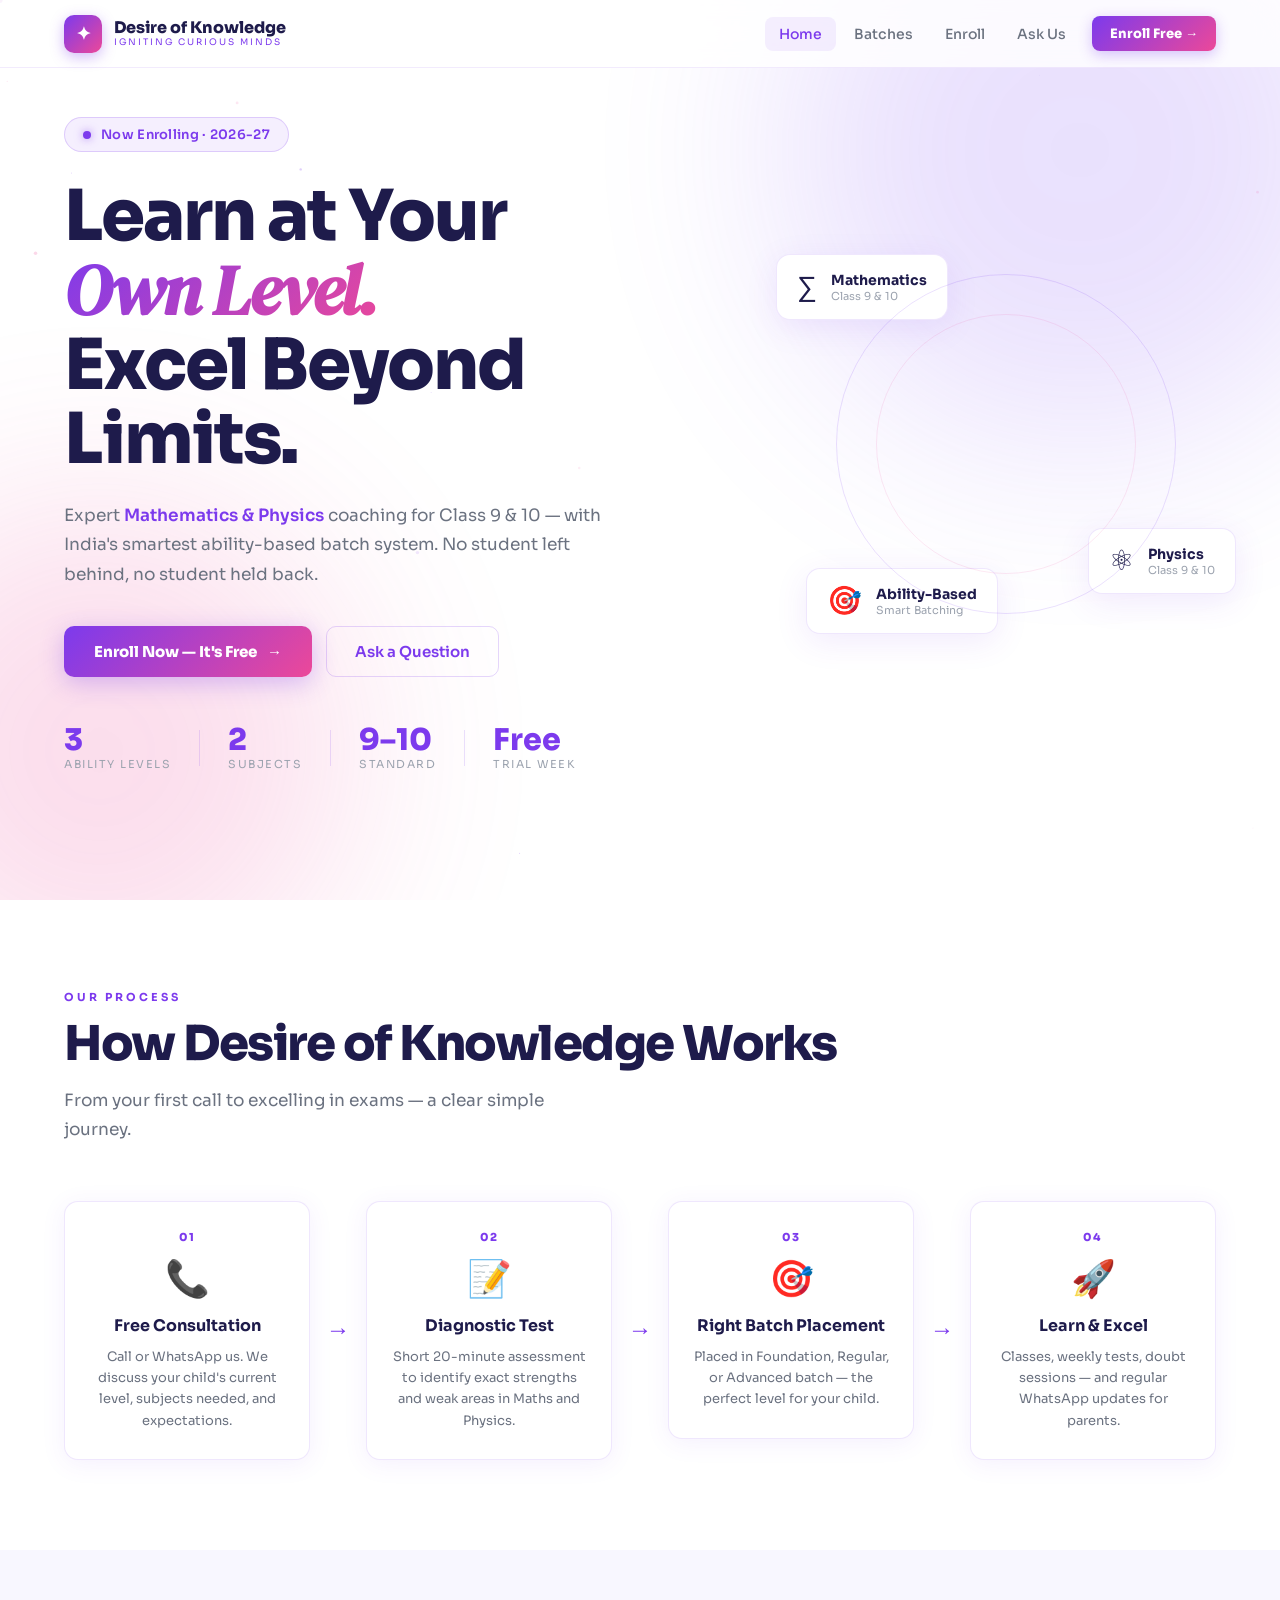
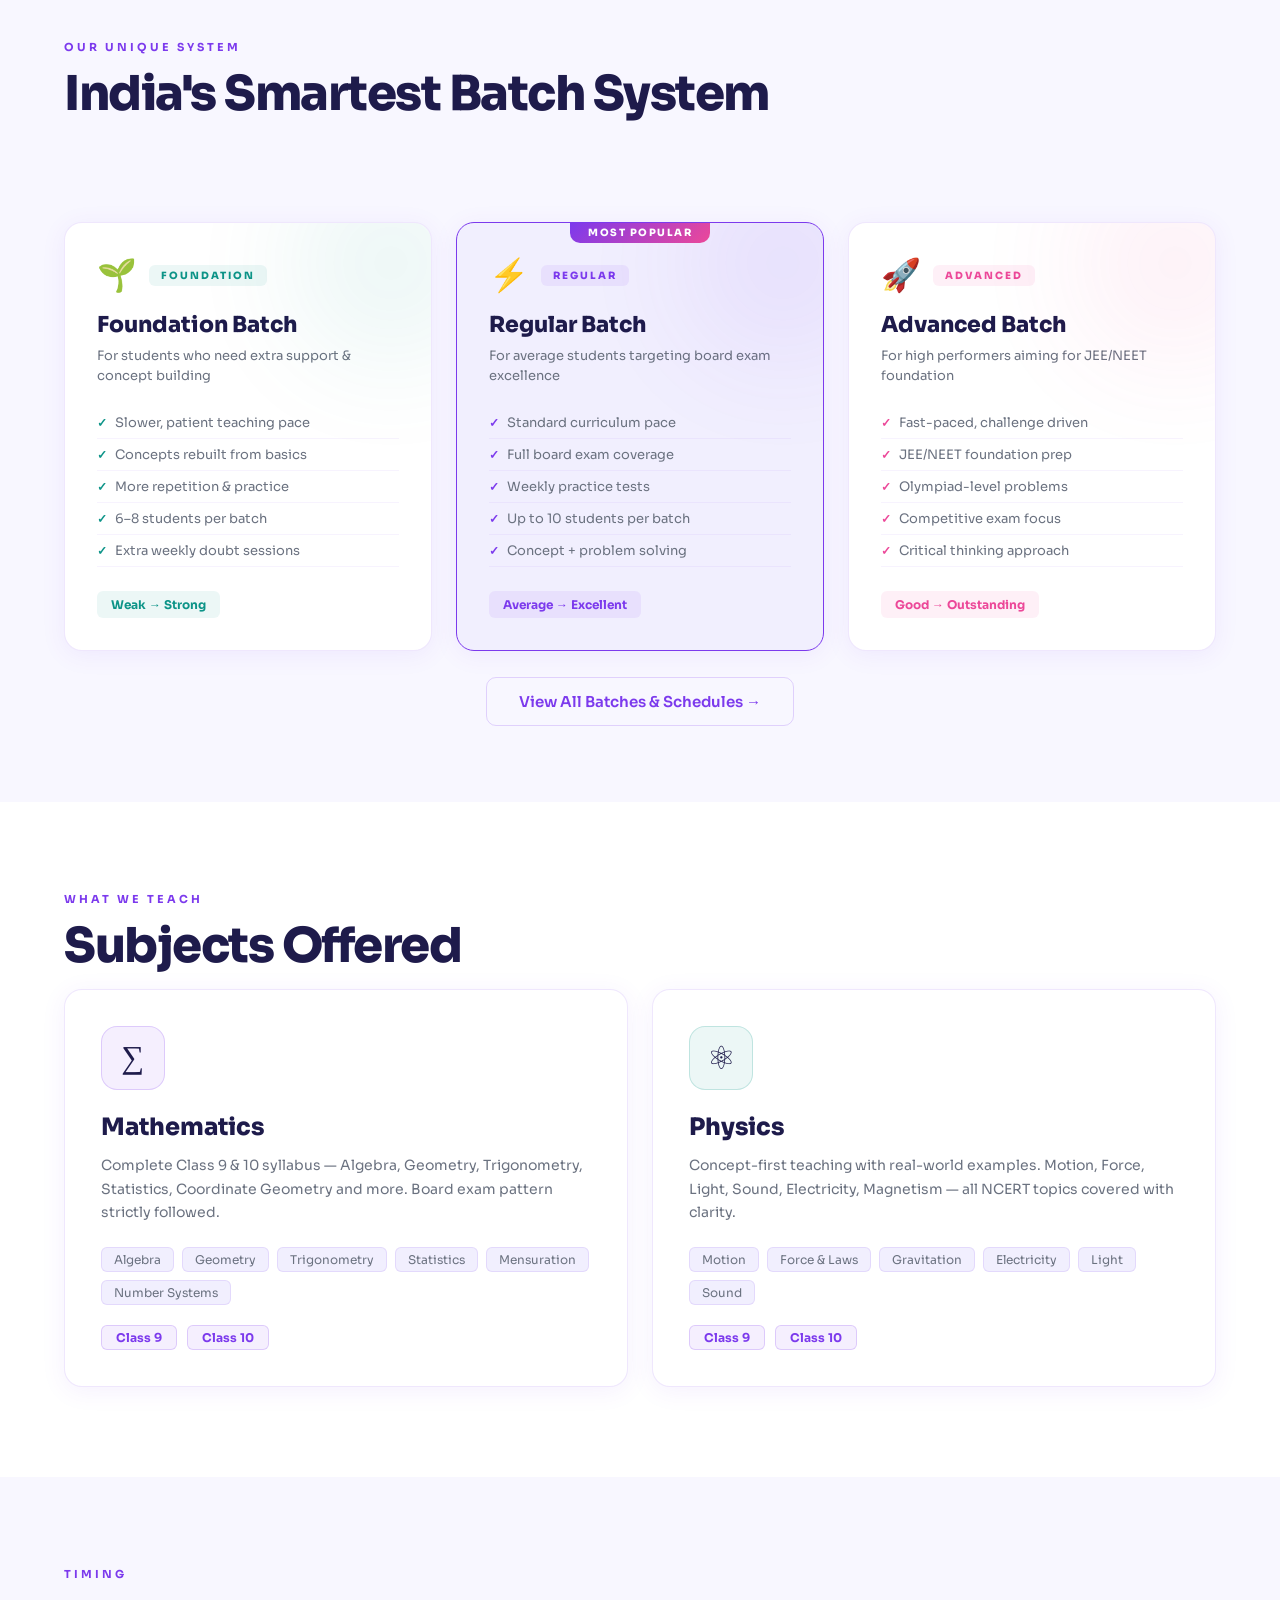
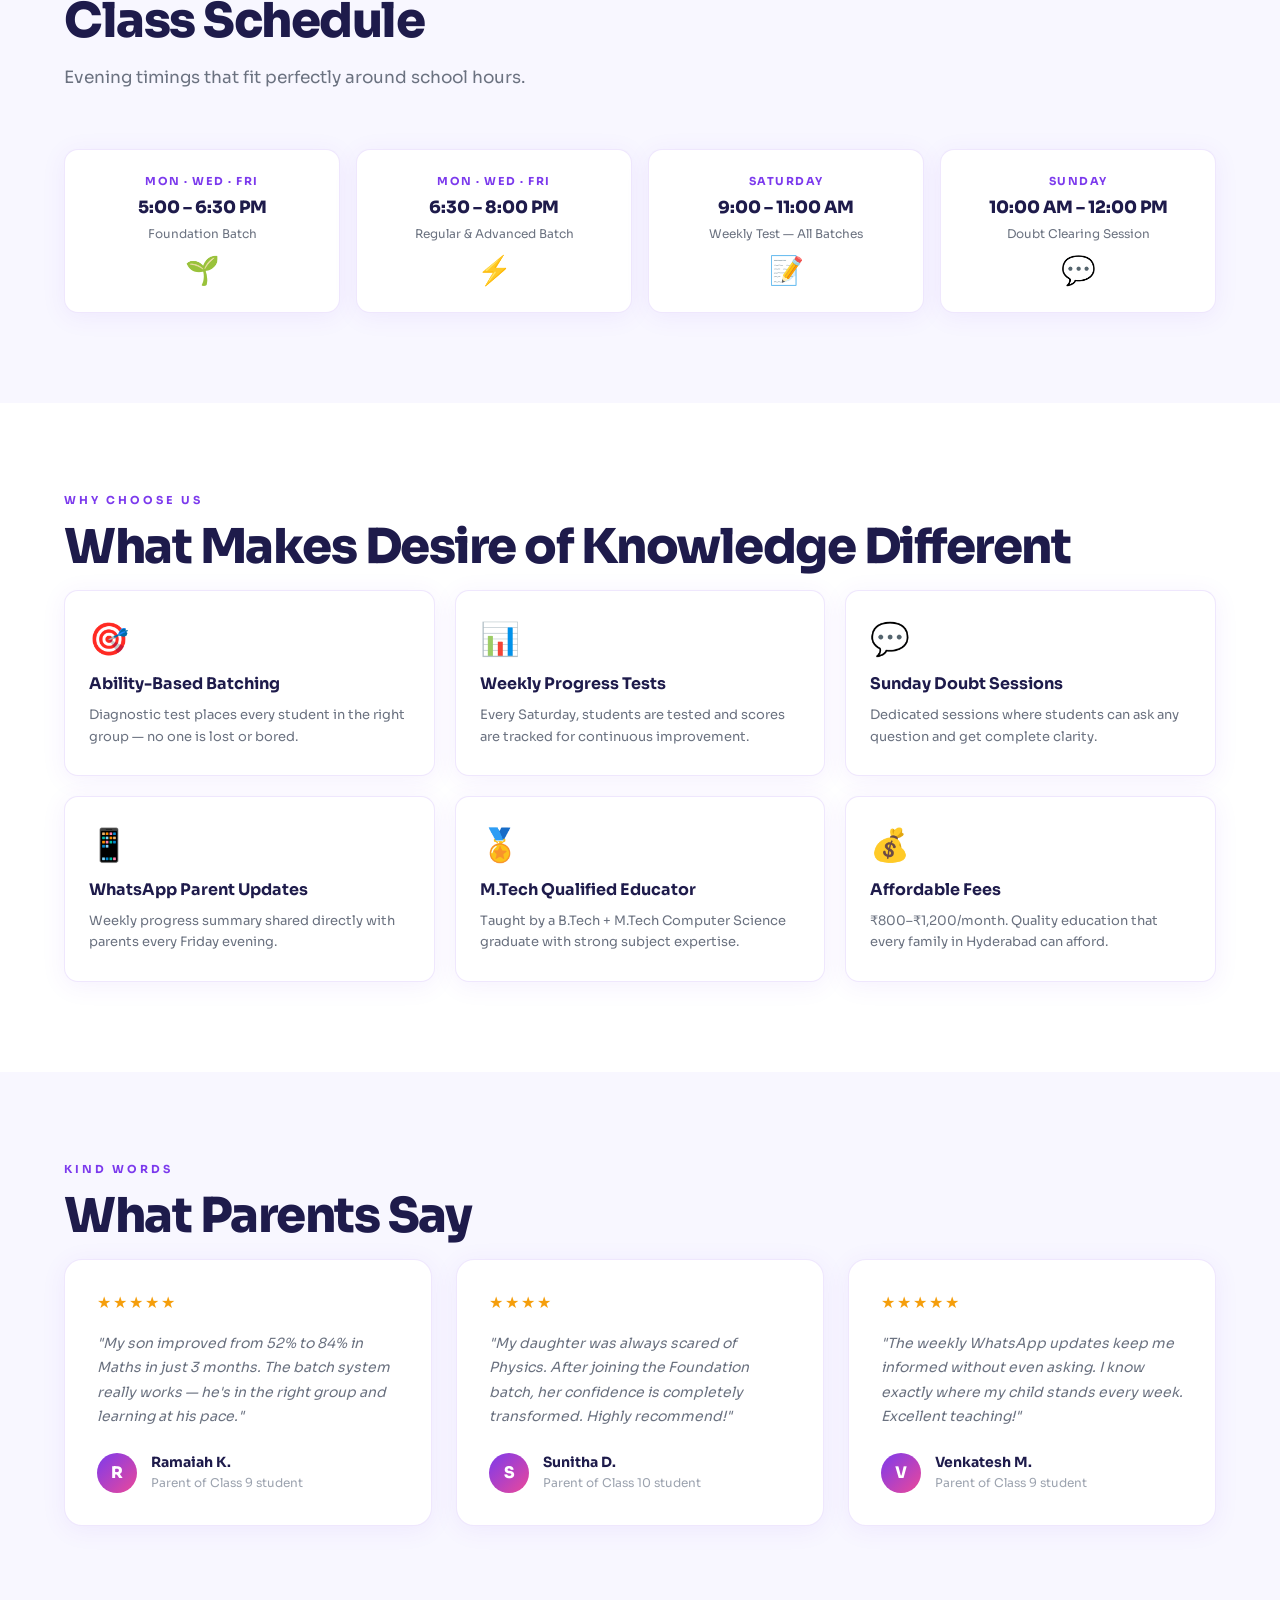
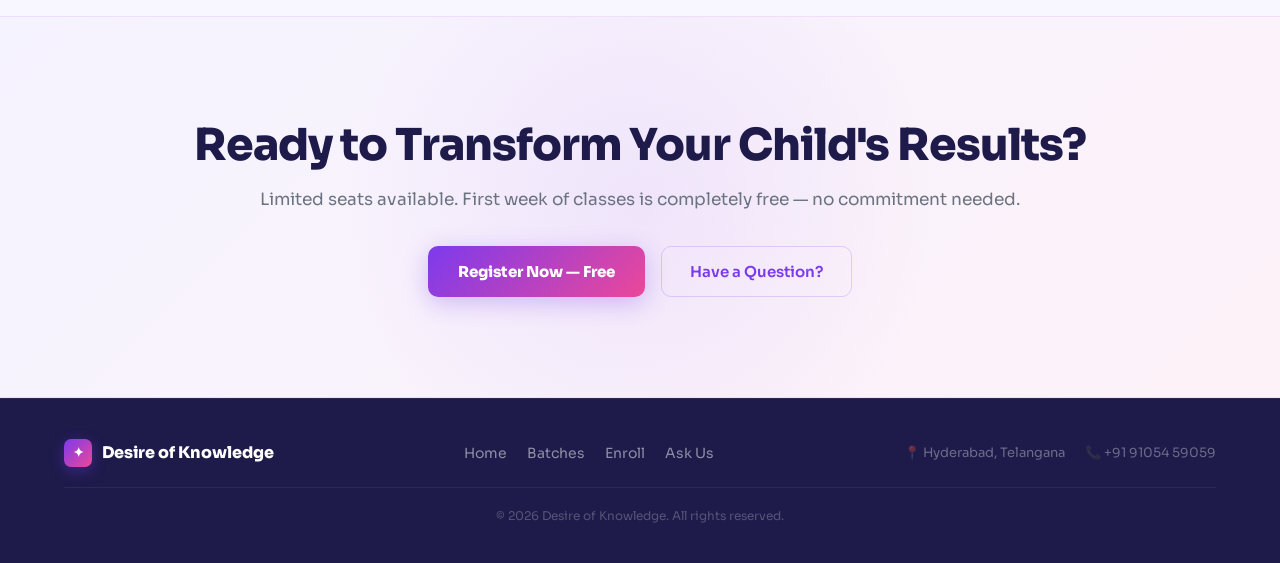
==== commit edfbfe49: "Add: About and Mission" ====
--- a/index.html
+++ b/index.html
@@ -14,27 +14,6 @@
 <body>
 
 <!-- ── NAVBAR ─────────────────────────────────────────────────────────── -->
-<!-- <nav class="navbar" id="navbar">
-  <div class="nav-inner">
-    <a href="index.html" class="brand">
-      <div class="brand-hex">✦</div>
-      <div>
-        <div class="brand-name">Desire of Knowledge</div>
-        <div class="brand-sub">Igniting Curious Minds</div>
-      </div>
-    </a>
-    <div class="nav-links" id="navLinks">
-      <a href="index.html" class="nav-link active">Home</a>
-      <a href="batches.html" class="nav-link">Batches</a>
-      <a href="register.html" class="nav-link">Enroll</a>
-      <a href="query.html" class="nav-link">Ask Us</a>
-      <a href="register.html" class="nav-cta">Enroll Free →</a>
-    </div>
-    <button class="hamburger" id="hamburger" aria-label="Menu">
-      <span></span><span></span><span></span>
-    </button>
-  </div>
-</nav> -->
 <div id="header-placeholder"></div>
 
 <!-- ── HERO ───────────────────────────────────────────────────────────── -->
@@ -355,7 +334,7 @@
         </div>
       </div>
       <div class="testi-card reveal delay-2">
-        <div class="testi-stars">★★★★★</div>
+        <div class="testi-stars">★★★★</div>
         <p>"My daughter was always scared of Physics. After joining the Foundation batch, her confidence is completely transformed. Highly recommend!"</p>
         <div class="testi-author">
           <div class="testi-avatar">S</div>
@@ -394,30 +373,10 @@
 </section>
 
 <!-- ── FOOTER ──────────────────────────────────────────────────────────── -->
-<!-- <footer class="footer">
-  <div class="container footer-inner">
-    <div class="footer-brand">
-      <div class="brand-hex small">✦</div>
-      <span class="footer-name">Desire of Knowledge</span>
-    </div>
-    <div class="footer-links">
-      <a href="index.html">Home</a>
-      <a href="batches.html">Batches</a>
-      <a href="register.html">Enroll</a>
-      <a href="query.html">Ask Us</a>
-    </div>
-    <div class="footer-contact">
-      <span>📍 Hyderabad, Telangana</span>
-      <span>📞 +91 91054 59059</span>
-    </div>
-    <div class="footer-copy">© 2025 Desire of Knowledge. All rights reserved.</div>
-  </div>
-</footer> -->
 <div id="footer-placeholder"></div>
 
 
 <script src="/js/components.js"></script>
 <script src="/js/main.js"></script>
-<!-- other page-specific scripts below -->
 </body>
 </html>
--- a/css/style.css
+++ b/css/style.css
@@ -802,3 +802,533 @@
   .form-steps { gap: 4px; }
   .form-step span { display: none; }
 }
+
+
+
+
+/* --------------- about.html ----------------*/
+/* ── PAGE HERO ───────────────────────────────────────────── */
+.about-hero {
+  padding: 140px 0 80px;
+  background: linear-gradient(135deg, #F5F3FF 0%, #FDF2F8 50%, #F0F9FF 100%);
+  position: relative; overflow: hidden; text-align: center;
+}
+.about-hero::before {
+  content: '';
+  position: absolute; inset: 0;
+  background:
+    radial-gradient(ellipse at 20% 50%, rgba(124,58,237,0.08) 0%, transparent 50%),
+    radial-gradient(ellipse at 80% 20%, rgba(236,72,153,0.07) 0%, transparent 50%),
+    radial-gradient(ellipse at 60% 80%, rgba(79,70,229,0.06) 0%, transparent 50%);
+}
+.about-hero-inner { position: relative; z-index: 1; }
+.about-hero .page-tag {
+  display: inline-flex; align-items: center; gap: 8px;
+  background: rgba(124,58,237,0.08); border: 1.5px solid rgba(124,58,237,0.2);
+  color: #7C3AED; padding: 6px 18px; border-radius: 40px;
+  font-size: 12px; font-weight: 700; letter-spacing: 2px;
+  text-transform: uppercase; margin-bottom: 24px;
+}
+.about-hero h1 {
+  font-size: clamp(36px, 6vw, 72px); font-weight: 900;
+  letter-spacing: -2px; line-height: 1.05;
+  color: #1E1B4B; margin-bottom: 20px;
+}
+.about-hero h1 em {
+  font-family: 'DM Serif Display', serif; font-style: italic;
+  background: linear-gradient(135deg, #7C3AED, #EC4899);
+  -webkit-background-clip: text; -webkit-text-fill-color: transparent;
+  background-clip: text;
+}
+.about-hero p {
+  font-size: 18px; color: #6B7280; max-width: 580px;
+  margin: 0 auto 40px; line-height: 1.75;
+}
+.hero-stats-row {
+  display: flex; justify-content: center; gap: 0;
+  background: #fff; border: 1.5px solid rgba(124,58,237,0.12);
+  border-radius: 16px; padding: 0; max-width: 480px;
+  margin: 0 auto; box-shadow: 0 8px 32px rgba(124,58,237,0.1);
+  overflow: hidden;
+}
+.hs-item {
+  flex: 1; padding: 20px 16px; text-align: center;
+  border-right: 1.5px solid rgba(124,58,237,0.08);
+}
+.hs-item:last-child { border-right: none; }
+.hs-val { font-size: 28px; font-weight: 900; color: #7C3AED; line-height: 1; }
+.hs-lbl { font-size: 11px; color: #9CA3AF; margin-top: 4px; letter-spacing: 1px; text-transform: uppercase; }
+
+/* ── STORY ───────────────────────────────────────────────── */
+.story-section { padding: 90px 0; background: #fff; }
+.story-grid { display: grid; grid-template-columns: 1fr 1fr; gap: 72px; align-items: center; }
+.story-label {
+  font-size: 11px; font-weight: 700; color: #7C3AED;
+  letter-spacing: 3px; text-transform: uppercase; margin-bottom: 14px;
+}
+.story-title {
+  font-size: clamp(28px, 3.5vw, 44px); font-weight: 900;
+  color: #1E1B4B; letter-spacing: -1.5px; line-height: 1.1; margin-bottom: 24px;
+}
+.story-title em {
+  font-family: 'DM Serif Display', serif; font-style: italic;
+  background: linear-gradient(135deg, #7C3AED, #EC4899);
+  -webkit-background-clip: text; -webkit-text-fill-color: transparent; background-clip: text;
+}
+.story-text { color: #6B7280; font-size: 15px; line-height: 1.85; margin-bottom: 18px; }
+.story-text strong { color: #7C3AED; font-weight: 600; }
+.story-quote {
+  display: flex; gap: 16px; margin-top: 32px;
+  padding: 24px; background: #F5F3FF;
+  border-radius: 14px; border-left: 4px solid #7C3AED;
+}
+.sq-icon { font-size: 32px; flex-shrink: 0; line-height: 1; }
+blockquote {
+  font-family: 'DM Serif Display', serif; font-style: italic;
+  font-size: 18px; color: #1E1B4B; line-height: 1.5; margin-bottom: 8px;
+}
+cite { font-size: 13px; color: #9CA3AF; font-style: normal; }
+
+/* Story Visual */
+.story-visual { position: relative; }
+.sv-main {
+  background: linear-gradient(135deg, #7C3AED, #EC4899);
+  border-radius: 24px; padding: 48px 40px; text-align: center;
+  box-shadow: 0 24px 60px rgba(124,58,237,0.3); position: relative; overflow: hidden;
+}
+.sv-main::before {
+  content: ''; position: absolute; top: -40px; right: -40px;
+  width: 160px; height: 160px; border-radius: 50%;
+  background: rgba(255,255,255,0.08);
+}
+.sv-main::after {
+  content: ''; position: absolute; bottom: -30px; left: -30px;
+  width: 120px; height: 120px; border-radius: 50%;
+  background: rgba(255,255,255,0.06);
+}
+.sv-badge {
+  width: 80px; height: 80px; border-radius: 50%;
+  background: rgba(255,255,255,0.2); border: 2px solid rgba(255,255,255,0.4);
+  display: flex; align-items: center; justify-content: center;
+  font-size: 36px; margin: 0 auto 20px;
+}
+.sv-main h3 { font-size: 22px; font-weight: 900; color: #fff; margin-bottom: 8px; }
+.sv-main p { font-size: 14px; color: rgba(255,255,255,0.75); line-height: 1.6; }
+.sv-cards {
+  display: grid; grid-template-columns: 1fr 1fr; gap: 12px; margin-top: 12px;
+}
+.sv-card {
+  background: #fff; border-radius: 12px; padding: 20px;
+  box-shadow: 0 4px 20px rgba(124,58,237,0.1);
+  border: 1.5px solid rgba(124,58,237,0.08); text-align: center;
+}
+.sv-card-num { font-size: 26px; font-weight: 900; color: #7C3AED; line-height: 1; }
+.sv-card-lbl { font-size: 11px; color: #9CA3AF; margin-top: 4px; }
+
+/* ── TEAM SECTION ────────────────────────────────────────── */
+.team-section { padding: 90px 0; background: #F8F7FF; }
+.team-section-header { text-align: center; margin-bottom: 60px; }
+.team-section-header .section-tag {
+  font-size: 11px; letter-spacing: 3px; text-transform: uppercase;
+  color: #7C3AED; font-weight: 700; margin-bottom: 14px;
+}
+.team-section-header h2 {
+  font-size: clamp(28px, 4vw, 48px); font-weight: 900;
+  color: #1E1B4B; letter-spacing: -1.5px; margin-bottom: 14px;
+}
+.team-section-header p { color: #6B7280; font-size: 16px; max-width: 480px; margin: 0 auto; }
+
+/* Founder Card */
+.founder-card {
+  background: #fff; border-radius: 28px;
+  border: 1.5px solid rgba(124,58,237,0.12);
+  box-shadow: 0 16px 60px rgba(124,58,237,0.1);
+  overflow: hidden; max-width: 900px; margin: 0 auto 48px;
+  display: grid; grid-template-columns: 320px 1fr;
+}
+.fc-left {
+  background: linear-gradient(160deg, #7C3AED 0%, #EC4899 100%);
+  padding: 48px 36px; display: flex; flex-direction: column;
+  align-items: center; text-align: center; position: relative; overflow: hidden;
+}
+.fc-left::before {
+  content: ''; position: absolute; top: -60px; right: -60px;
+  width: 200px; height: 200px; border-radius: 50%;
+  background: rgba(255,255,255,0.06);
+}
+.fc-left::after {
+  content: ''; position: absolute; bottom: -40px; left: -40px;
+  width: 160px; height: 160px; border-radius: 50%;
+  background: rgba(255,255,255,0.04);
+}
+.fc-avatar {
+  width: 120px; height: 120px; border-radius: 50%;
+  background: rgba(255,255,255,0.2);
+  border: 3px solid rgba(255,255,255,0.5);
+  display: flex; align-items: center; justify-content: center;
+  font-size: 44px; font-weight: 900; color: #fff;
+  margin-bottom: 20px; position: relative; z-index: 1;
+  letter-spacing: -2px;
+}
+.fc-name { font-size: 22px; font-weight: 900; color: #fff; margin-bottom: 6px; z-index: 1; position: relative; }
+.fc-title {
+  font-size: 12px; color: rgba(255,255,255,0.75); letter-spacing: 2px;
+  text-transform: uppercase; font-weight: 600; margin-bottom: 24px;
+  z-index: 1; position: relative;
+}
+.fc-creds { display: flex; flex-direction: column; gap: 8px; width: 100%; z-index: 1; position: relative; }
+.fc-cred {
+  background: rgba(255,255,255,0.15); border: 1px solid rgba(255,255,255,0.25);
+  border-radius: 8px; padding: 8px 12px;
+  font-size: 12px; color: rgba(255,255,255,0.9); font-weight: 500;
+}
+.fc-right { padding: 48px; }
+.fc-role-badge {
+  display: inline-flex; align-items: center; gap: 8px;
+  background: #F5F3FF; border: 1.5px solid rgba(124,58,237,0.2);
+  color: #7C3AED; padding: 6px 14px; border-radius: 20px;
+  font-size: 11px; font-weight: 700; letter-spacing: 1.5px;
+  text-transform: uppercase; margin-bottom: 20px;
+}
+.role-dot {
+  width: 7px; height: 7px; border-radius: 50%; background: #7C3AED;
+  box-shadow: 0 0 6px rgba(124,58,237,0.7);
+  animation: blink 2s ease-in-out infinite;
+}
+@keyframes blink { 0%,100%{opacity:1} 50%{opacity:0.3} }
+.fc-right h3 { font-size: 32px; font-weight: 900; color: #1E1B4B; margin-bottom: 16px; letter-spacing: -1px; }
+.fc-right p { color: #6B7280; font-size: 15px; line-height: 1.85; margin-bottom: 24px; }
+.fc-subjects { display: flex; gap: 12px; margin-bottom: 28px; flex-wrap: wrap; }
+.fc-subj {
+  display: flex; align-items: center; gap: 10px;
+  background: #F8F7FF; border: 1.5px solid rgba(124,58,237,0.12);
+  border-radius: 10px; padding: 10px 16px; flex: 1; min-width: 160px;
+}
+.fc-subj-icon { font-size: 22px; }
+.fc-subj strong { display: block; font-size: 13px; font-weight: 700; color: #1E1B4B; }
+.fc-subj span { font-size: 11px; color: #9CA3AF; }
+.fc-philosophy {
+  background: linear-gradient(135deg, #F5F3FF, #FDF2F8);
+  border: 1.5px solid rgba(124,58,237,0.12);
+  border-radius: 12px; padding: 18px 20px;
+  display: flex; gap: 12px; align-items: flex-start;
+}
+.fc-philosophy span { font-size: 20px; flex-shrink: 0; }
+.fc-philosophy p {
+  font-size: 14px; color: #6B7280; line-height: 1.65;
+  margin: 0; font-style: italic;
+}
+.fc-philosophy strong { color: #7C3AED; font-size: 12px; font-style: normal; display: block; margin-bottom: 4px; letter-spacing: 1px; text-transform: uppercase; }
+
+/* Team Grid — for future members */
+.team-grid {
+  display: grid; grid-template-columns: repeat(3, 1fr); gap: 24px;
+  max-width: 900px; margin: 0 auto;
+}
+.team-card {
+  background: #fff; border: 1.5px solid rgba(124,58,237,0.1);
+  border-radius: 20px; padding: 32px 24px; text-align: center;
+  box-shadow: 0 4px 20px rgba(124,58,237,0.07);
+  transition: transform 0.3s, box-shadow 0.3s, border-color 0.3s;
+  position: relative; overflow: hidden;
+}
+.team-card:hover { transform: translateY(-6px); box-shadow: 0 16px 48px rgba(124,58,237,0.15); border-color: rgba(124,58,237,0.3); }
+.team-card::before {
+  content: ''; position: absolute; top: 0; left: 0; right: 0; height: 3px;
+  background: linear-gradient(90deg, #7C3AED, #EC4899);
+}
+.tc-avatar {
+  width: 72px; height: 72px; border-radius: 50%;
+  background: linear-gradient(135deg, #EDE9FE, #FCE7F3);
+  border: 2px dashed rgba(124,58,237,0.3);
+  display: flex; align-items: center; justify-content: center;
+  font-size: 28px; margin: 0 auto 16px;
+}
+.tc-name { font-size: 16px; font-weight: 700; color: #1E1B4B; margin-bottom: 4px; }
+.tc-role { font-size: 12px; color: #7C3AED; font-weight: 600; letter-spacing: 1px; text-transform: uppercase; margin-bottom: 12px; }
+.tc-desc { font-size: 13px; color: #9CA3AF; line-height: 1.6; }
+.tc-coming {
+  display: inline-block; margin-top: 12px;
+  background: #F5F3FF; color: #7C3AED;
+  font-size: 10px; font-weight: 700; letter-spacing: 1.5px;
+  padding: 4px 12px; border-radius: 20px; text-transform: uppercase;
+}
+
+/* ── VALUES ──────────────────────────────────────────────── */
+.values-section { padding: 90px 0; background: #fff; }
+.values-header { text-align: center; margin-bottom: 56px; }
+.values-header .section-tag {
+  font-size: 11px; letter-spacing: 3px; text-transform: uppercase;
+  color: #7C3AED; font-weight: 700; margin-bottom: 14px;
+}
+.values-header h2 {
+  font-size: clamp(28px, 4vw, 44px); font-weight: 900;
+  color: #1E1B4B; letter-spacing: -1.5px;
+}
+.values-grid { display: grid; grid-template-columns: repeat(5, 1fr); gap: 16px; }
+.value-card {
+  background: #F8F7FF; border: 1.5px solid rgba(124,58,237,0.1);
+  border-radius: 16px; padding: 28px 20px; text-align: center;
+  transition: all 0.3s; position: relative; overflow: hidden;
+}
+.value-card:hover { transform: translateY(-4px); border-color: #7C3AED; background: #F5F3FF; box-shadow: 0 12px 40px rgba(124,58,237,0.12); }
+.vc-num { font-size: 10px; font-weight: 800; color: rgba(124,58,237,0.3); letter-spacing: 2px; margin-bottom: 12px; }
+.vc-icon { font-size: 32px; margin-bottom: 14px; }
+.value-card h3 { font-size: 14px; font-weight: 700; color: #1E1B4B; margin-bottom: 10px; line-height: 1.3; }
+.value-card p { font-size: 12px; color: #6B7280; line-height: 1.65; }
+
+/* ── CTA ─────────────────────────────────────────────────── */
+.about-cta {
+  padding: 90px 0; text-align: center;
+  background: linear-gradient(135deg, #F5F3FF, #FDF2F8);
+  border-top: 1.5px solid rgba(124,58,237,0.1);
+}
+.about-cta h2 { font-size: clamp(28px,4vw,44px); font-weight: 900; color: #1E1B4B; letter-spacing: -1px; margin-bottom: 14px; }
+.about-cta p { color: #6B7280; font-size: 17px; margin-bottom: 36px; }
+.cta-row { display: flex; gap: 16px; justify-content: center; flex-wrap: wrap; }
+.btn-primary {
+  display: inline-flex; align-items: center; gap: 8px;
+  background: linear-gradient(135deg, #7C3AED, #EC4899);
+  color: #fff; padding: 15px 32px; border-radius: 10px;
+  font-weight: 800; font-size: 15px; transition: all 0.3s;
+  box-shadow: 0 6px 24px rgba(124,58,237,0.3); text-decoration: none;
+}
+.btn-primary:hover { transform: translateY(-2px); box-shadow: 0 12px 40px rgba(124,58,237,0.4); }
+.btn-secondary {
+  display: inline-flex; align-items: center; gap: 8px;
+  border: 1.5px solid rgba(124,58,237,0.3); color: #7C3AED;
+  padding: 15px 32px; border-radius: 10px;
+  font-weight: 600; font-size: 15px; transition: all 0.3s; text-decoration: none;
+}
+.btn-secondary:hover { background: #7C3AED; color: #fff; border-color: #7C3AED; }
+
+/* ── RESPONSIVE ──────────────────────────────────────────── */
+@media (max-width: 900px) {
+  .founder-card { grid-template-columns: 1fr; }
+  .fc-left { padding: 40px 24px; }
+  .story-grid { grid-template-columns: 1fr; }
+  .story-visual { display: none; }
+  .values-grid { grid-template-columns: repeat(3, 1fr); }
+  .team-grid { grid-template-columns: 1fr 1fr; }
+}
+@media (max-width: 600px) {
+  .hero-stats-row { max-width: 100%; }
+  .values-grid { grid-template-columns: 1fr 1fr; }
+  .team-grid { grid-template-columns: 1fr; }
+  .fc-subjects { flex-direction: column; }
+}
+@media (max-width: 400px) {
+  .values-grid { grid-template-columns: 1fr; }
+}
+
+
+
+
+/* ------------------ mission.html ----------------------- */
+/* ── MISSION HERO ────────────────────────────────────────── */
+.mission-hero {
+  min-height: 88vh; display: flex; align-items: center;
+  padding-top: 68px; position: relative; overflow: hidden;
+  background: #fff;
+}
+.mh-bg {
+  position: absolute; inset: 0; pointer-events: none;
+}
+.mh-blob {
+  position: absolute; border-radius: 50%;
+  filter: blur(80px); opacity: 0.14;
+}
+.mh-blob-1 { width: 700px; height: 700px; background: #7C3AED; top: -200px; left: 50%; transform: translateX(-50%); animation: floatBlob 12s ease-in-out infinite; }
+.mh-blob-2 { width: 400px; height: 400px; background: #EC4899; bottom: -100px; right: -100px; animation: floatBlob 10s ease-in-out infinite reverse; }
+.mh-blob-3 { width: 300px; height: 300px; background: #4F46E5; top: 20%; left: -80px; animation: floatBlob 14s ease-in-out infinite 3s; }
+@keyframes floatBlob { 0%,100%{transform:translate(0,0) scale(1)} 50%{transform:translate(15px,-20px) scale(1.04)} }
+.mh-blob-1 { animation: floatBlobCenter 12s ease-in-out infinite; }
+@keyframes floatBlobCenter { 0%,100%{transform:translateX(-50%) scale(1)} 50%{transform:translateX(-50%) translateY(-20px) scale(1.04)} }
+
+.mh-lines {
+  position: absolute; inset: 0;
+  background: repeating-linear-gradient(0deg, transparent, transparent 64px, rgba(124,58,237,0.025) 64px, rgba(124,58,237,0.025) 65px),
+              repeating-linear-gradient(90deg, transparent, transparent 64px, rgba(124,58,237,0.025) 64px, rgba(124,58,237,0.025) 65px);
+}
+.mh-inner { position: relative; z-index: 1; text-align: center; padding: 80px 24px; max-width: 800px; margin: 0 auto; }
+.mh-tag {
+  display: inline-flex; align-items: center; gap: 8px;
+  background: rgba(124,58,237,0.08); border: 1.5px solid rgba(124,58,237,0.2);
+  color: #7C3AED; padding: 7px 20px; border-radius: 40px;
+  font-size: 12px; font-weight: 700; letter-spacing: 2.5px;
+  text-transform: uppercase; margin-bottom: 32px;
+}
+.mh-title {
+  font-size: clamp(42px, 7vw, 88px); font-weight: 900;
+  letter-spacing: -3px; line-height: 0.98; color: #1E1B4B; margin-bottom: 28px;
+}
+.mh-title em {
+  font-family: 'DM Serif Display', serif; font-style: italic;
+  background: linear-gradient(135deg, #7C3AED, #EC4899);
+  -webkit-background-clip: text; -webkit-text-fill-color: transparent; background-clip: text;
+}
+.mh-desc { font-size: 18px; color: #6B7280; line-height: 1.75; margin-bottom: 48px; }
+.mh-scroll { display: flex; flex-direction: column; align-items: center; gap: 8px; }
+.mh-scroll span { font-size: 11px; color: #9CA3AF; letter-spacing: 2px; text-transform: uppercase; }
+.mh-arrow { font-size: 22px; color: rgba(124,58,237,0.5); animation: bounce 2s ease-in-out infinite; }
+@keyframes bounce { 0%,100%{transform:translateY(0)} 50%{transform:translateY(8px)} }
+
+/* ── MISSION & VISION ────────────────────────────────────── */
+.mv-section { padding: 100px 0; background: #F8F7FF; }
+.mv-grid { display: grid; grid-template-columns: 1fr 1fr; gap: 28px; }
+.mv-card {
+  border-radius: 24px; padding: 48px;
+  transition: transform 0.3s, box-shadow 0.3s; position: relative; overflow: hidden;
+}
+.mv-card:hover { transform: translateY(-4px); }
+.mv-mission { background: #fff; border: 1.5px solid rgba(124,58,237,0.15); box-shadow: 0 8px 40px rgba(124,58,237,0.08); }
+.mv-vision  { background: #fff; border: 1.5px solid rgba(13,148,136,0.15);  box-shadow: 0 8px 40px rgba(13,148,136,0.08); }
+.mv-card::before {
+  content: ''; position: absolute; top: 0; left: 0; right: 0; height: 4px; border-radius: 24px 24px 0 0;
+}
+.mv-mission::before { background: linear-gradient(90deg, #7C3AED, #EC4899); }
+.mv-vision::before  { background: linear-gradient(90deg, #0D9488, #06B6D4); }
+.mvc-icon-wrap {
+  width: 64px; height: 64px; border-radius: 16px;
+  display: flex; align-items: center; justify-content: center;
+  font-size: 30px; margin-bottom: 20px;
+}
+.purple-icon-wrap { background: rgba(124,58,237,0.1); border: 1.5px solid rgba(124,58,237,0.2); }
+.teal-icon-wrap   { background: rgba(13,148,136,0.1);  border: 1.5px solid rgba(13,148,136,0.2);  }
+.mvc-tag { font-size: 11px; font-weight: 800; letter-spacing: 2.5px; text-transform: uppercase; margin-bottom: 16px; }
+.purple-mvc-tag { color: #7C3AED; }
+.teal-mvc-tag   { color: #0D9488; }
+.mv-card h2 { font-size: 20px; font-weight: 800; color: #1E1B4B; line-height: 1.4; margin-bottom: 18px; }
+.mv-card p  { color: #6B7280; font-size: 14px; line-height: 1.85; }
+
+/* ── BIG QUOTE ───────────────────────────────────────────── */
+.quote-section { padding: 90px 0; background: linear-gradient(135deg, #7C3AED, #6D28D9, #EC4899); position: relative; overflow: hidden; text-align: center; }
+.quote-section::before {
+  content: '"'; font-family: 'DM Serif Display', serif;
+  position: absolute; top: -40px; left: 50%; transform: translateX(-50%);
+  font-size: 400px; color: rgba(255,255,255,0.04); line-height: 1; pointer-events: none;
+}
+.qs-inner { position: relative; z-index: 1; max-width: 760px; margin: 0 auto; padding: 0 24px; }
+.qs-inner blockquote {
+  font-family: 'DM Serif Display', serif; font-style: italic;
+  font-size: clamp(22px, 3.5vw, 38px); color: #fff;
+  line-height: 1.4; margin-bottom: 28px;
+}
+.qs-inner blockquote em { color: rgba(255,255,255,0.7); font-style: normal; }
+.qs-inner cite { font-size: 14px; color: rgba(255,255,255,0.6); font-style: normal; letter-spacing: 1px; }
+
+/* ── USP SECTION ─────────────────────────────────────────── */
+.usp-section { padding: 100px 0; background: #fff; }
+.usp-header { text-align: center; margin-bottom: 64px; }
+.usp-header .section-tag {
+  font-size: 11px; letter-spacing: 3px; text-transform: uppercase;
+  color: #7C3AED; font-weight: 700; margin-bottom: 14px;
+}
+.usp-header h2 { font-size: clamp(28px,4vw,48px); font-weight: 900; color: #1E1B4B; letter-spacing: -1.5px; margin-bottom: 14px; }
+.usp-header p { color: #6B7280; font-size: 17px; max-width: 520px; margin: 0 auto; }
+
+/* USP Cards */
+.usp-list { display: flex; flex-direction: column; gap: 20px; }
+.usp-card {
+  background: #F8F7FF; border: 1.5px solid rgba(124,58,237,0.1);
+  border-radius: 20px; padding: 36px 40px;
+  display: flex; gap: 32px; align-items: flex-start;
+  transition: all 0.3s; position: relative; overflow: hidden;
+}
+.usp-card:hover { border-color: #7C3AED; box-shadow: 0 12px 48px rgba(124,58,237,0.12); transform: translateX(4px); }
+.usp-card.featured {
+  background: linear-gradient(135deg, #F5F3FF, #FDF2F8);
+  border-color: rgba(124,58,237,0.25);
+}
+.usp-card.featured::before {
+  content: ''; position: absolute; left: 0; top: 0; bottom: 0;
+  width: 4px; background: linear-gradient(180deg, #7C3AED, #EC4899); border-radius: 20px 0 0 20px;
+}
+.usp-num {
+  font-size: 42px; font-weight: 900; color: rgba(124,58,237,0.12);
+  letter-spacing: -2px; flex-shrink: 0; line-height: 1; min-width: 56px;
+}
+.usp-icon-box {
+  width: 56px; height: 56px; border-radius: 14px;
+  display: flex; align-items: center; justify-content: center;
+  font-size: 26px; flex-shrink: 0;
+}
+.usp-purple { background: rgba(124,58,237,0.1); border: 1.5px solid rgba(124,58,237,0.2); }
+.usp-teal   { background: rgba(13,148,136,0.1);  border: 1.5px solid rgba(13,148,136,0.2);  }
+.usp-pink   { background: rgba(236,72,153,0.1);  border: 1.5px solid rgba(236,72,153,0.2);  }
+.usp-indigo { background: rgba(79,70,229,0.1);   border: 1.5px solid rgba(79,70,229,0.2);   }
+.usp-content { flex: 1; }
+.usp-content h3 { font-size: 20px; font-weight: 800; color: #1E1B4B; margin-bottom: 10px; letter-spacing: -0.5px; }
+.usp-content p  { color: #6B7280; font-size: 14px; line-height: 1.8; margin-bottom: 16px; }
+.usp-content p strong { color: #1E1B4B; font-weight: 600; }
+.usp-tag-row { display: flex; flex-wrap: wrap; gap: 8px; }
+.usp-chip {
+  background: #fff; border: 1.5px solid rgba(124,58,237,0.15);
+  color: #7C3AED; font-size: 11px; font-weight: 700;
+  padding: 4px 12px; border-radius: 20px; letter-spacing: 0.5px;
+}
+.featured-star {
+  position: absolute; top: 20px; right: 24px;
+  background: linear-gradient(135deg, #7C3AED, #EC4899);
+  color: #fff; font-size: 10px; font-weight: 800;
+  padding: 4px 14px; border-radius: 20px; letter-spacing: 1.5px; text-transform: uppercase;
+}
+
+/* ── PROMISE ─────────────────────────────────────────────── */
+.promise-section { padding: 90px 0; background: #F8F7FF; }
+.promise-header { text-align: center; margin-bottom: 56px; }
+.promise-header .section-tag { font-size: 11px; letter-spacing: 3px; text-transform: uppercase; color: #7C3AED; font-weight: 700; margin-bottom: 14px; }
+.promise-header h2 { font-size: clamp(28px,4vw,44px); font-weight: 900; color: #1E1B4B; letter-spacing: -1.5px; }
+.promise-grid { display: grid; grid-template-columns: repeat(3, 1fr); gap: 20px; }
+.promise-card {
+  background: #fff; border: 1.5px solid rgba(124,58,237,0.1);
+  border-radius: 16px; padding: 28px 24px;
+  transition: all 0.3s; box-shadow: 0 4px 20px rgba(124,58,237,0.06);
+}
+.promise-card:hover { border-color: #7C3AED; transform: translateY(-4px); box-shadow: 0 12px 40px rgba(124,58,237,0.14); }
+.pc-check {
+  width: 38px; height: 38px; border-radius: 50%;
+  background: rgba(13,148,136,0.1); border: 1.5px solid rgba(13,148,136,0.3);
+  color: #0D9488; font-size: 16px; font-weight: 900;
+  display: flex; align-items: center; justify-content: center; margin-bottom: 16px;
+}
+.promise-card h4 { font-size: 16px; font-weight: 700; color: #1E1B4B; margin-bottom: 10px; }
+.promise-card p  { font-size: 13px; color: #6B7280; line-height: 1.7; }
+
+/* ── FINAL CTA ───────────────────────────────────────────── */
+.mission-cta {
+  padding: 100px 0; text-align: center;
+  background: linear-gradient(135deg, #F5F3FF, #FDF2F8);
+  border-top: 1.5px solid rgba(124,58,237,0.1);
+}
+.mission-cta h2 { font-size: clamp(28px,4vw,44px); font-weight: 900; color: #1E1B4B; letter-spacing: -1px; margin-bottom: 14px; }
+.mission-cta p  { color: #6B7280; font-size: 17px; margin-bottom: 36px; }
+.cta-row { display: flex; gap: 16px; justify-content: center; flex-wrap: wrap; }
+.btn-primary {
+  display: inline-flex; align-items: center; gap: 8px;
+  background: linear-gradient(135deg, #7C3AED, #EC4899);
+  color: #fff; padding: 15px 32px; border-radius: 10px;
+  font-weight: 800; font-size: 15px; transition: all 0.3s;
+  box-shadow: 0 6px 24px rgba(124,58,237,0.3); text-decoration: none;
+}
+.btn-primary:hover { transform: translateY(-2px); box-shadow: 0 12px 40px rgba(124,58,237,0.4); }
+.btn-secondary {
+  display: inline-flex; align-items: center; gap: 8px;
+  border: 1.5px solid rgba(124,58,237,0.3); color: #7C3AED;
+  padding: 15px 32px; border-radius: 10px;
+  font-weight: 600; font-size: 15px; transition: all 0.3s; text-decoration: none;
+}
+.btn-secondary:hover { background: #7C3AED; color: #fff; border-color: #7C3AED; }
+
+/* ── RESPONSIVE ──────────────────────────────────────────── */
+@media (max-width: 900px) {
+  .mv-grid { grid-template-columns: 1fr; }
+  .usp-card { flex-direction: column; gap: 16px; padding: 28px 24px; }
+  .usp-num { display: none; }
+  .promise-grid { grid-template-columns: 1fr 1fr; }
+}
+@media (max-width: 600px) {
+  .mh-title { letter-spacing: -1.5px; }
+  .mv-card { padding: 32px 24px; }
+  .promise-grid { grid-template-columns: 1fr; }
+}
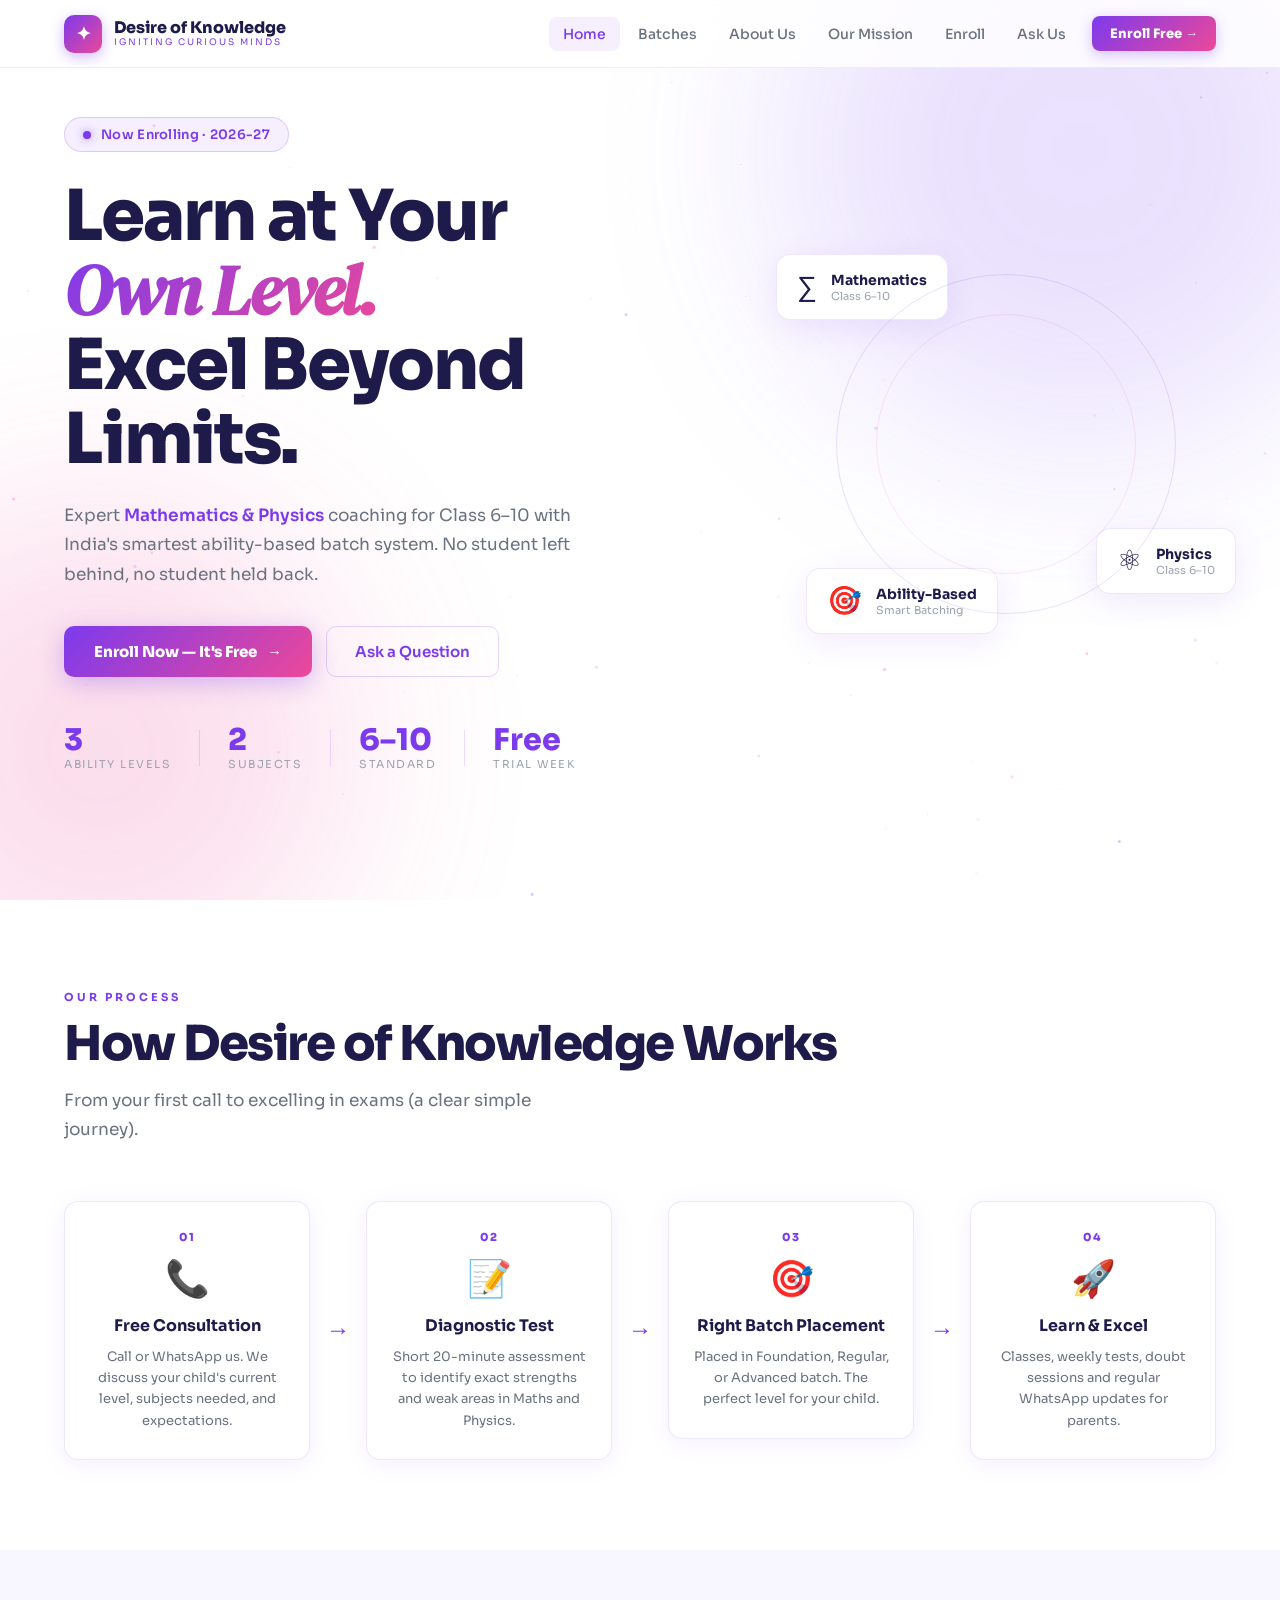
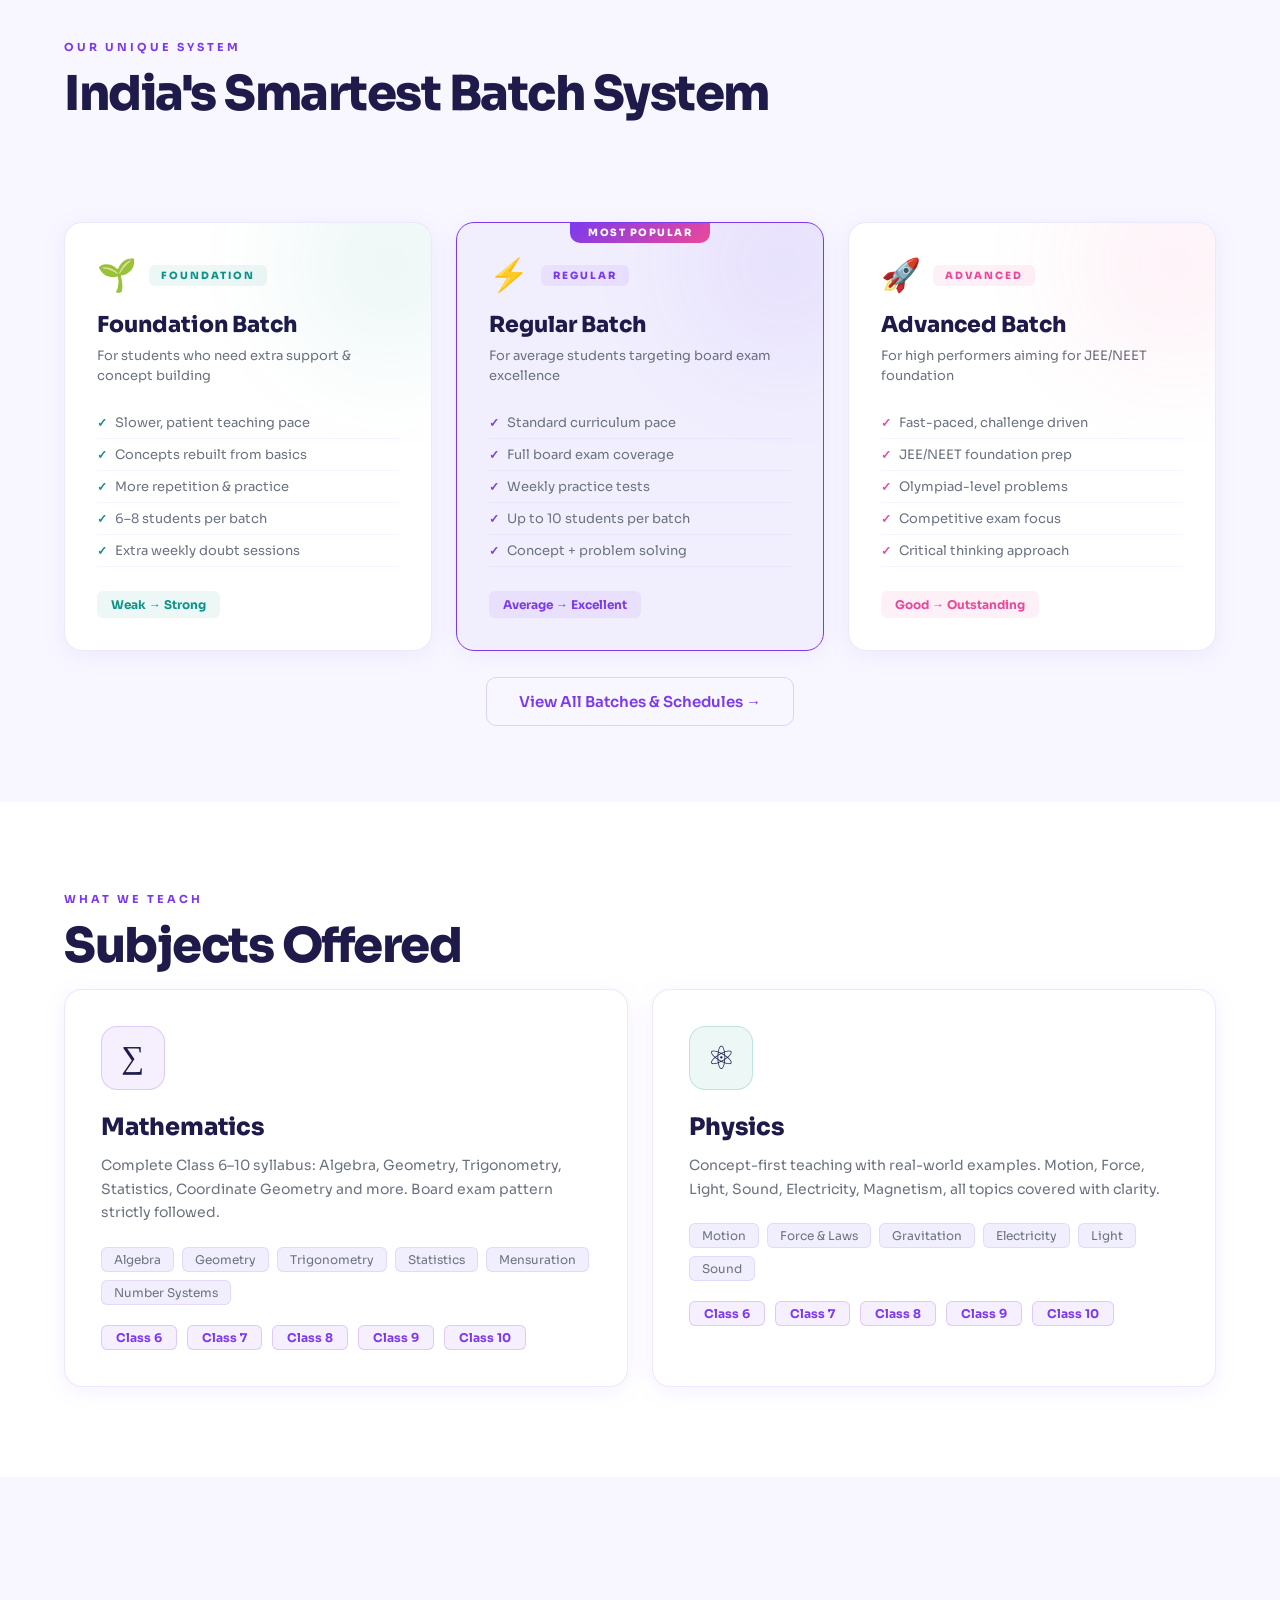
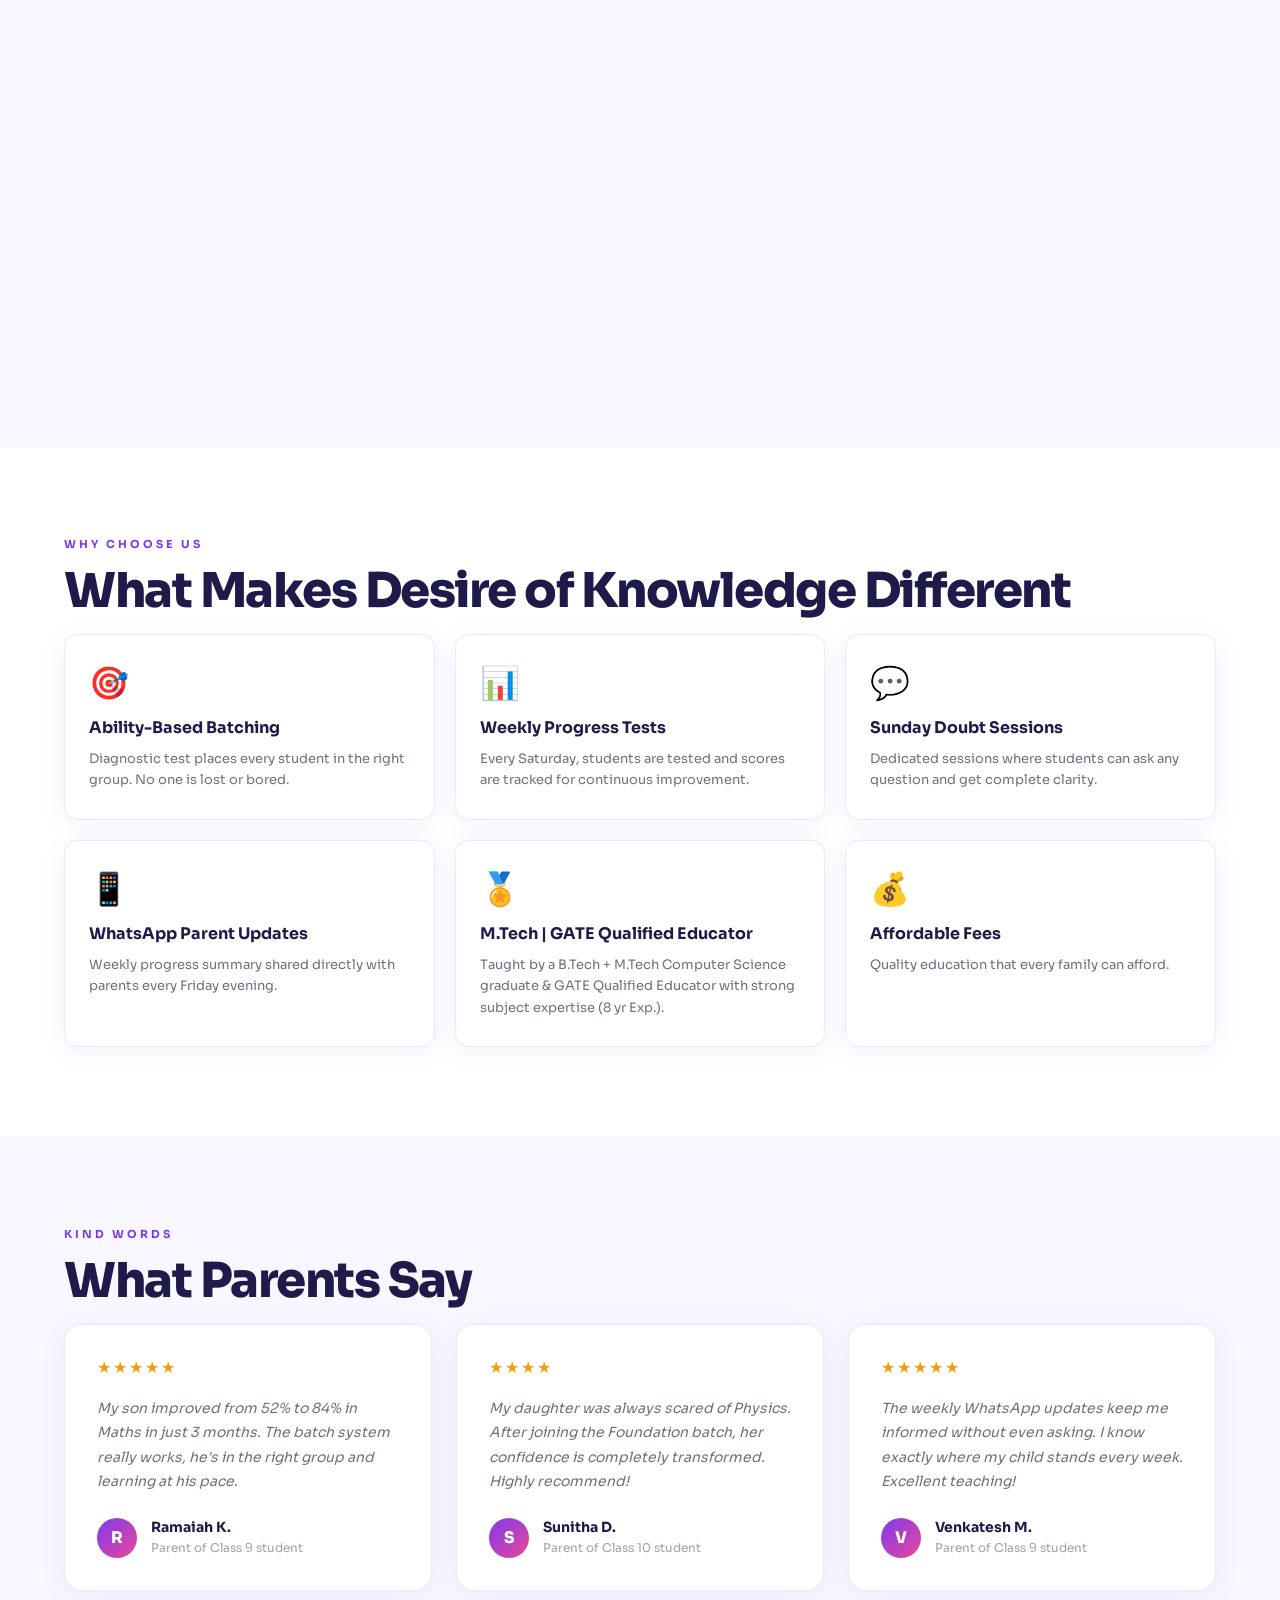
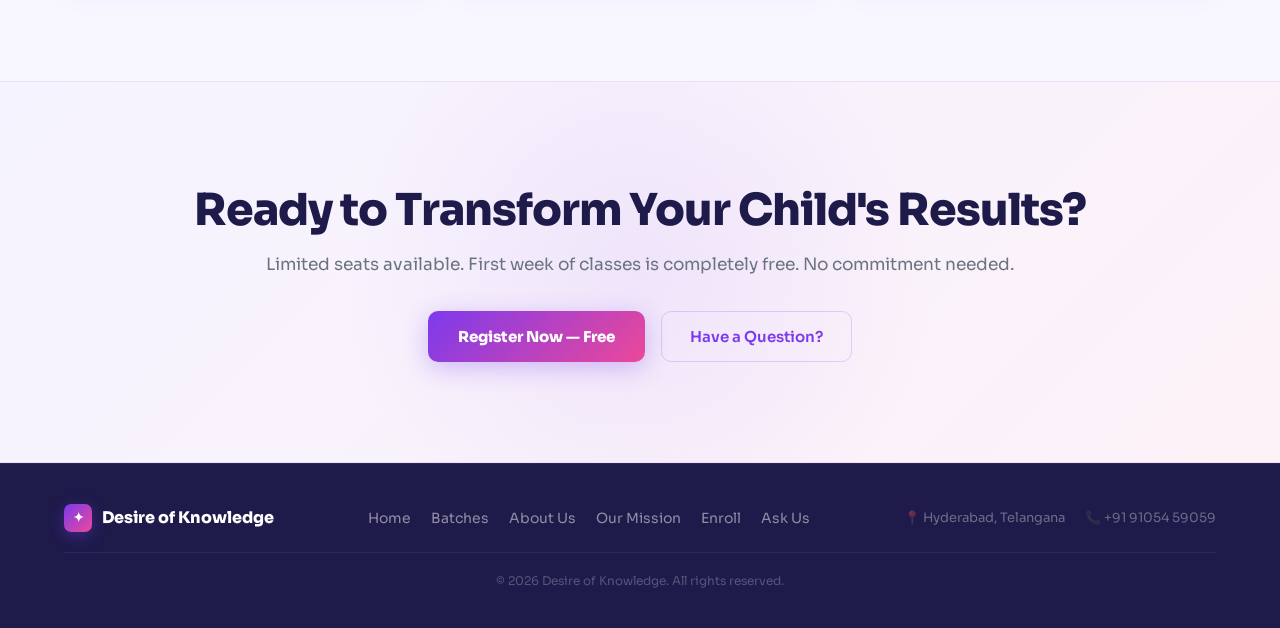
==== commit 7561c1b4: "Fix: AI Dashes, Fees, Timing, Place, Batches, etc." ====
--- a/index.html
+++ b/index.html
@@ -34,8 +34,7 @@
       Excel Beyond Limits.
     </h1>
     <p class="hero-desc reveal delay-2">
-      Expert <strong>Mathematics & Physics</strong> coaching for Class 9 & 10 —
-      with India's smartest ability-based batch system. No student left behind, no student held back.
+      Expert <strong>Mathematics & Physics</strong> coaching for Class 6–10 with India's smartest ability-based batch system. No student left behind, no student held back.
     </p>
     <div class="hero-actions reveal delay-3">
       <a href="register.html" class="btn-gold">
@@ -56,7 +55,7 @@
       </div>
       <div class="stat-sep"></div>
       <div class="stat-item">
-        <span class="stat-val">9–10</span>
+        <span class="stat-val">6–10</span>
         <span class="stat-lbl">Standard</span>
       </div>
       <div class="stat-sep"></div>
@@ -71,14 +70,14 @@
       <div class="fc-icon">∑</div>
       <div class="fc-text">
         <strong>Mathematics</strong>
-        <span>Class 9 & 10</span>
+        <span>Class 6–10</span>
       </div>
     </div>
     <div class="float-card card-2">
       <div class="fc-icon">⚛</div>
       <div class="fc-text">
         <strong>Physics</strong>
-        <span>Class 9 & 10</span>
+        <span>Class 6–10</span>
       </div>
     </div>
     <div class="float-card card-3">
@@ -98,7 +97,7 @@
   <div class="container">
     <div class="section-tag reveal">Our Process</div>
     <h2 class="section-title reveal">How Desire of Knowledge Works</h2>
-    <p class="section-desc reveal">From your first call to excelling in exams — a clear simple journey.</p>
+    <p class="section-desc reveal">From your first call to excelling in exams (a clear simple journey).</p>
     <div class="steps-row">
       <div class="step reveal delay-1">
         <div class="step-num">01</div>
@@ -118,14 +117,14 @@
         <div class="step-num">03</div>
         <div class="step-icon">🎯</div>
         <h3>Right Batch Placement</h3>
-        <p>Placed in Foundation, Regular, or Advanced batch — the perfect level for your child.</p>
+        <p>Placed in Foundation, Regular, or Advanced batch. The perfect level for your child.</p>
       </div>
       <div class="step-arrow reveal">→</div>
       <div class="step reveal delay-4">
         <div class="step-num">04</div>
         <div class="step-icon">🚀</div>
         <h3>Learn & Excel</h3>
-        <p>Classes, weekly tests, doubt sessions — and regular WhatsApp updates for parents.</p>
+        <p>Classes, weekly tests, doubt sessions and regular WhatsApp updates for parents.</p>
       </div>
     </div>
   </div>
@@ -212,12 +211,15 @@
           <span class="subj-icon">∑</span>
         </div>
         <h3>Mathematics</h3>
-        <p>Complete Class 9 & 10 syllabus — Algebra, Geometry, Trigonometry, Statistics, Coordinate Geometry and more. Board exam pattern strictly followed.</p>
+        <p>Complete Class 6–10 syllabus: Algebra, Geometry, Trigonometry, Statistics, Coordinate Geometry and more. Board exam pattern strictly followed.</p>
         <div class="subj-topics">
           <span>Algebra</span><span>Geometry</span><span>Trigonometry</span>
           <span>Statistics</span><span>Mensuration</span><span>Number Systems</span>
         </div>
         <div class="subj-classes">
+          <span class="class-pill">Class 6</span>
+          <span class="class-pill">Class 7</span>
+          <span class="class-pill">Class 8</span>
           <span class="class-pill">Class 9</span>
           <span class="class-pill">Class 10</span>
         </div>
@@ -227,12 +229,15 @@
           <span class="subj-icon">⚛</span>
         </div>
         <h3>Physics</h3>
-        <p>Concept-first teaching with real-world examples. Motion, Force, Light, Sound, Electricity, Magnetism — all NCERT topics covered with clarity.</p>
+        <p>Concept-first teaching with real-world examples. Motion, Force, Light, Sound, Electricity, Magnetism, all topics covered with clarity.</p>
         <div class="subj-topics">
           <span>Motion</span><span>Force & Laws</span><span>Gravitation</span>
           <span>Electricity</span><span>Light</span><span>Sound</span>
         </div>
         <div class="subj-classes">
+          <span class="class-pill">Class 6</span>
+          <span class="class-pill">Class 7</span>
+          <span class="class-pill">Class 8</span>
           <span class="class-pill">Class 9</span>
           <span class="class-pill">Class 10</span>
         </div>
@@ -246,29 +251,29 @@
   <div class="container">
     <div class="section-tag reveal">Timing</div>
     <h2 class="section-title reveal">Class Schedule</h2>
-    <p class="section-desc reveal">Evening timings that fit perfectly around school hours.</p>
+    <p class="section-desc reveal">Evening timings that fit perfectly around school hours. <strong style="color: #EC4899;">(TIMINGS ARE FLEXIBLE ACCORDING TO STUDENT NEEDS)</strong></p>
     <div class="sched-grid">
       <div class="sched-card reveal delay-1">
         <div class="sched-day">Mon · Wed · Fri</div>
-        <div class="sched-time">5:00 – 6:30 PM</div>
-        <div class="sched-label">Foundation Batch</div>
+        <div class="sched-time">4:00 PM – Onwards</div>
+        <div class="sched-label">Foundation, Regular & Advanced Batch</div>
         <div class="sched-icon">🌱</div>
       </div>
       <div class="sched-card reveal delay-2">
-        <div class="sched-day">Mon · Wed · Fri</div>
-        <div class="sched-time">6:30 – 8:00 PM</div>
-        <div class="sched-label">Regular & Advanced Batch</div>
+        <div class="sched-day">Tue · Thur · Fri</div>
+        <div class="sched-time">5:00 PM – Onwards</div>
+        <div class="sched-label">Foundation, Regular & Advanced Batch</div>
         <div class="sched-icon">⚡</div>
       </div>
       <div class="sched-card reveal delay-3">
         <div class="sched-day">Saturday</div>
-        <div class="sched-time">9:00 – 11:00 AM</div>
+        <div class="sched-time">9:00 AM & 05:00 PM</div>
         <div class="sched-label">Weekly Test — All Batches</div>
         <div class="sched-icon">📝</div>
       </div>
       <div class="sched-card reveal delay-4">
         <div class="sched-day">Sunday</div>
-        <div class="sched-time">10:00 AM – 12:00 PM</div>
+        <div class="sched-time">10:00 AM & 05:00 PM</div>
         <div class="sched-label">Doubt Clearing Session</div>
         <div class="sched-icon">💬</div>
       </div>
@@ -285,7 +290,7 @@
       <div class="why-card reveal delay-1">
         <div class="why-icon">🎯</div>
         <h4>Ability-Based Batching</h4>
-        <p>Diagnostic test places every student in the right group — no one is lost or bored.</p>
+        <p>Diagnostic test places every student in the right group. No one is lost or bored.</p>
       </div>
       <div class="why-card reveal delay-2">
         <div class="why-icon">📊</div>
@@ -304,13 +309,13 @@
       </div>
       <div class="why-card reveal delay-1">
         <div class="why-icon">🏅</div>
-        <h4>M.Tech Qualified Educator</h4>
-        <p>Taught by a B.Tech + M.Tech Computer Science graduate with strong subject expertise.</p>
+        <h4>M.Tech | GATE Qualified Educator</h4>
+        <p>Taught by a B.Tech + M.Tech Computer Science graduate & GATE Qualified Educator with strong subject expertise (8 yr Exp.).</p>
       </div>
       <div class="why-card reveal delay-2">
         <div class="why-icon">💰</div>
         <h4>Affordable Fees</h4>
-        <p>₹800–₹1,200/month. Quality education that every family in Hyderabad can afford.</p>
+        <p>Quality education that every family can afford.</p>
       </div>
     </div>
   </div>
@@ -324,7 +329,7 @@
     <div class="testi-grid">
       <div class="testi-card reveal delay-1">
         <div class="testi-stars">★★★★★</div>
-        <p>"My son improved from 52% to 84% in Maths in just 3 months. The batch system really works — he's in the right group and learning at his pace."</p>
+        <p>My son improved from 52% to 84% in Maths in just 3 months. The batch system really works, he's in the right group and learning at his pace.</p>
         <div class="testi-author">
           <div class="testi-avatar">R</div>
           <div>
@@ -335,7 +340,7 @@
       </div>
       <div class="testi-card reveal delay-2">
         <div class="testi-stars">★★★★</div>
-        <p>"My daughter was always scared of Physics. After joining the Foundation batch, her confidence is completely transformed. Highly recommend!"</p>
+        <p>My daughter was always scared of Physics. After joining the Foundation batch, her confidence is completely transformed. Highly recommend!</p>
         <div class="testi-author">
           <div class="testi-avatar">S</div>
           <div>
@@ -346,7 +351,7 @@
       </div>
       <div class="testi-card reveal delay-3">
         <div class="testi-stars">★★★★★</div>
-        <p>"The weekly WhatsApp updates keep me informed without even asking. I know exactly where my child stands every week. Excellent teaching!"</p>
+        <p>The weekly WhatsApp updates keep me informed without even asking. I know exactly where my child stands every week. Excellent teaching!</p>
         <div class="testi-author">
           <div class="testi-avatar">V</div>
           <div>
@@ -364,7 +369,7 @@
   <div class="cta-orb"></div>
   <div class="container cta-inner reveal">
     <h2>Ready to Transform Your Child's Results?</h2>
-    <p>Limited seats available. First week of classes is completely free — no commitment needed.</p>
+    <p>Limited seats available. First week of classes is completely free. No commitment needed.</p>
     <div class="cta-btns">
       <a href="register.html" class="btn-gold">Register Now — Free</a>
       <a href="query.html" class="btn-outline">Have a Question?</a>
